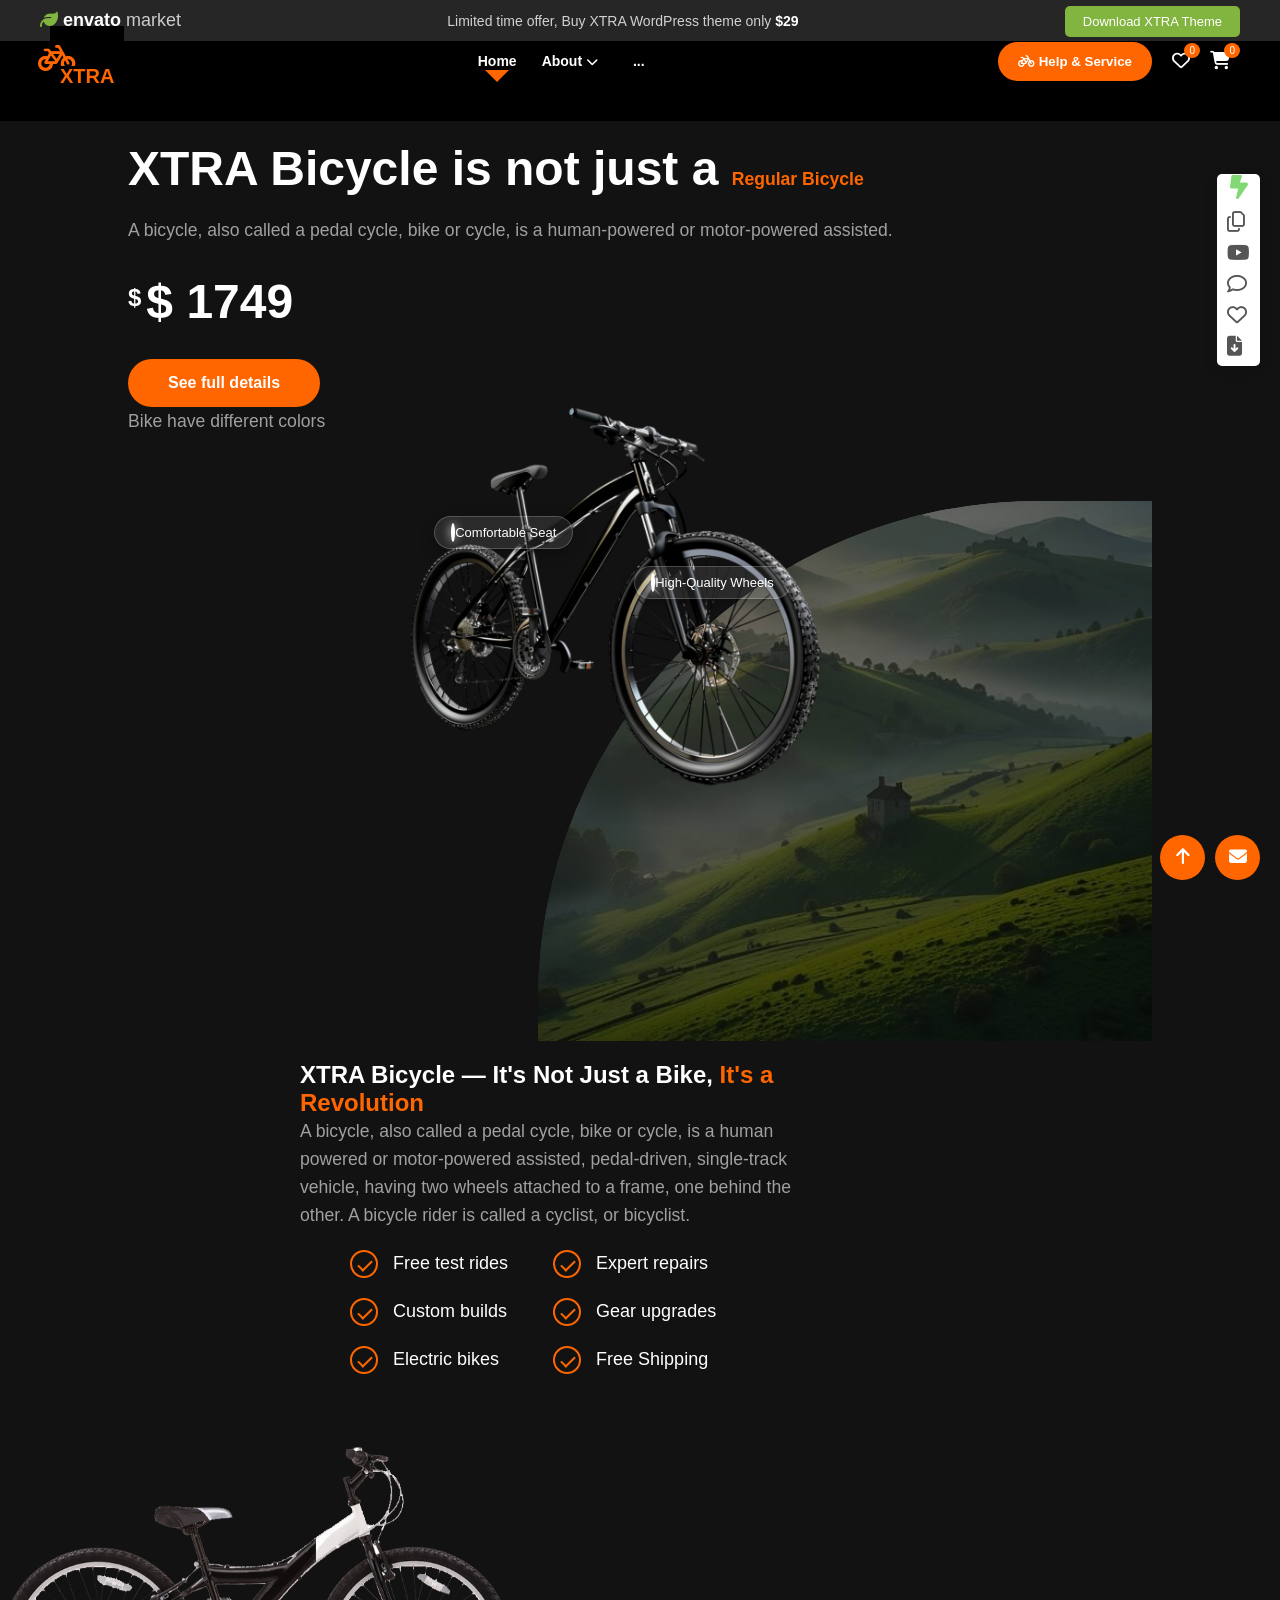
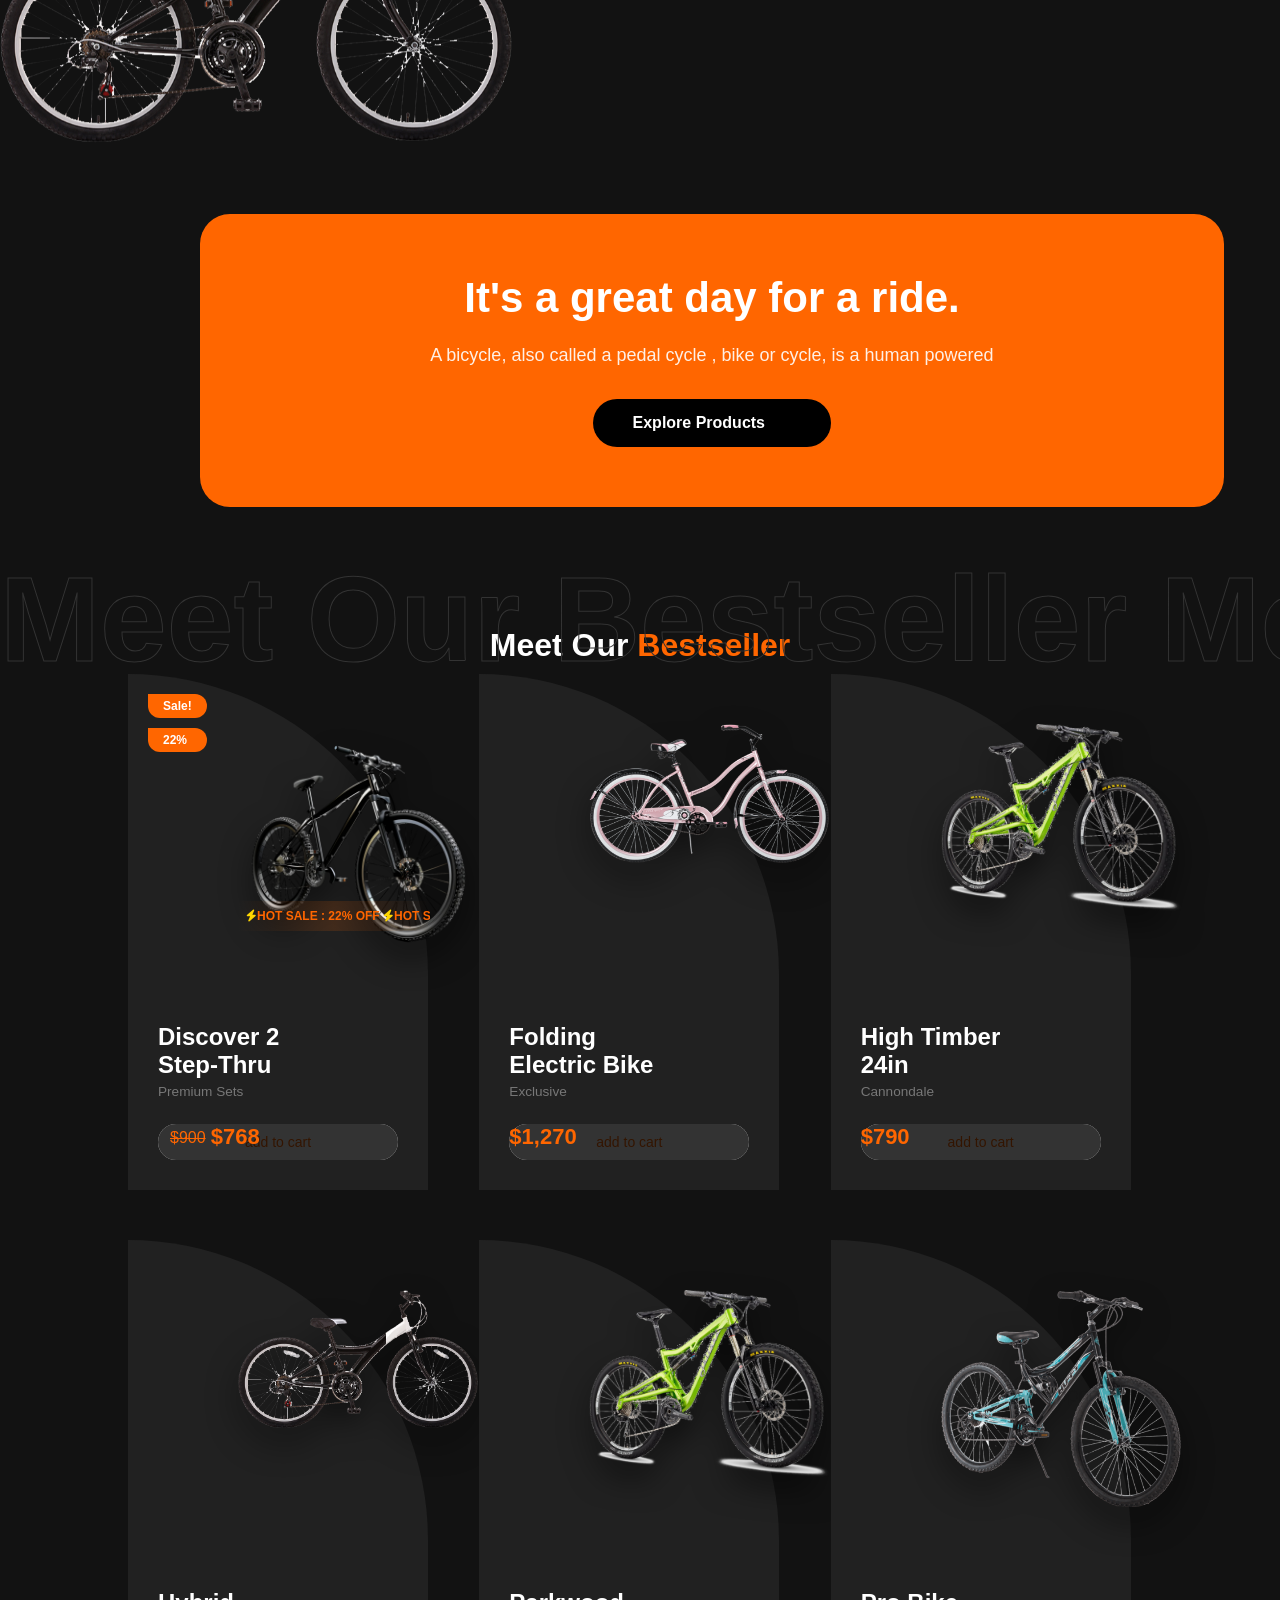
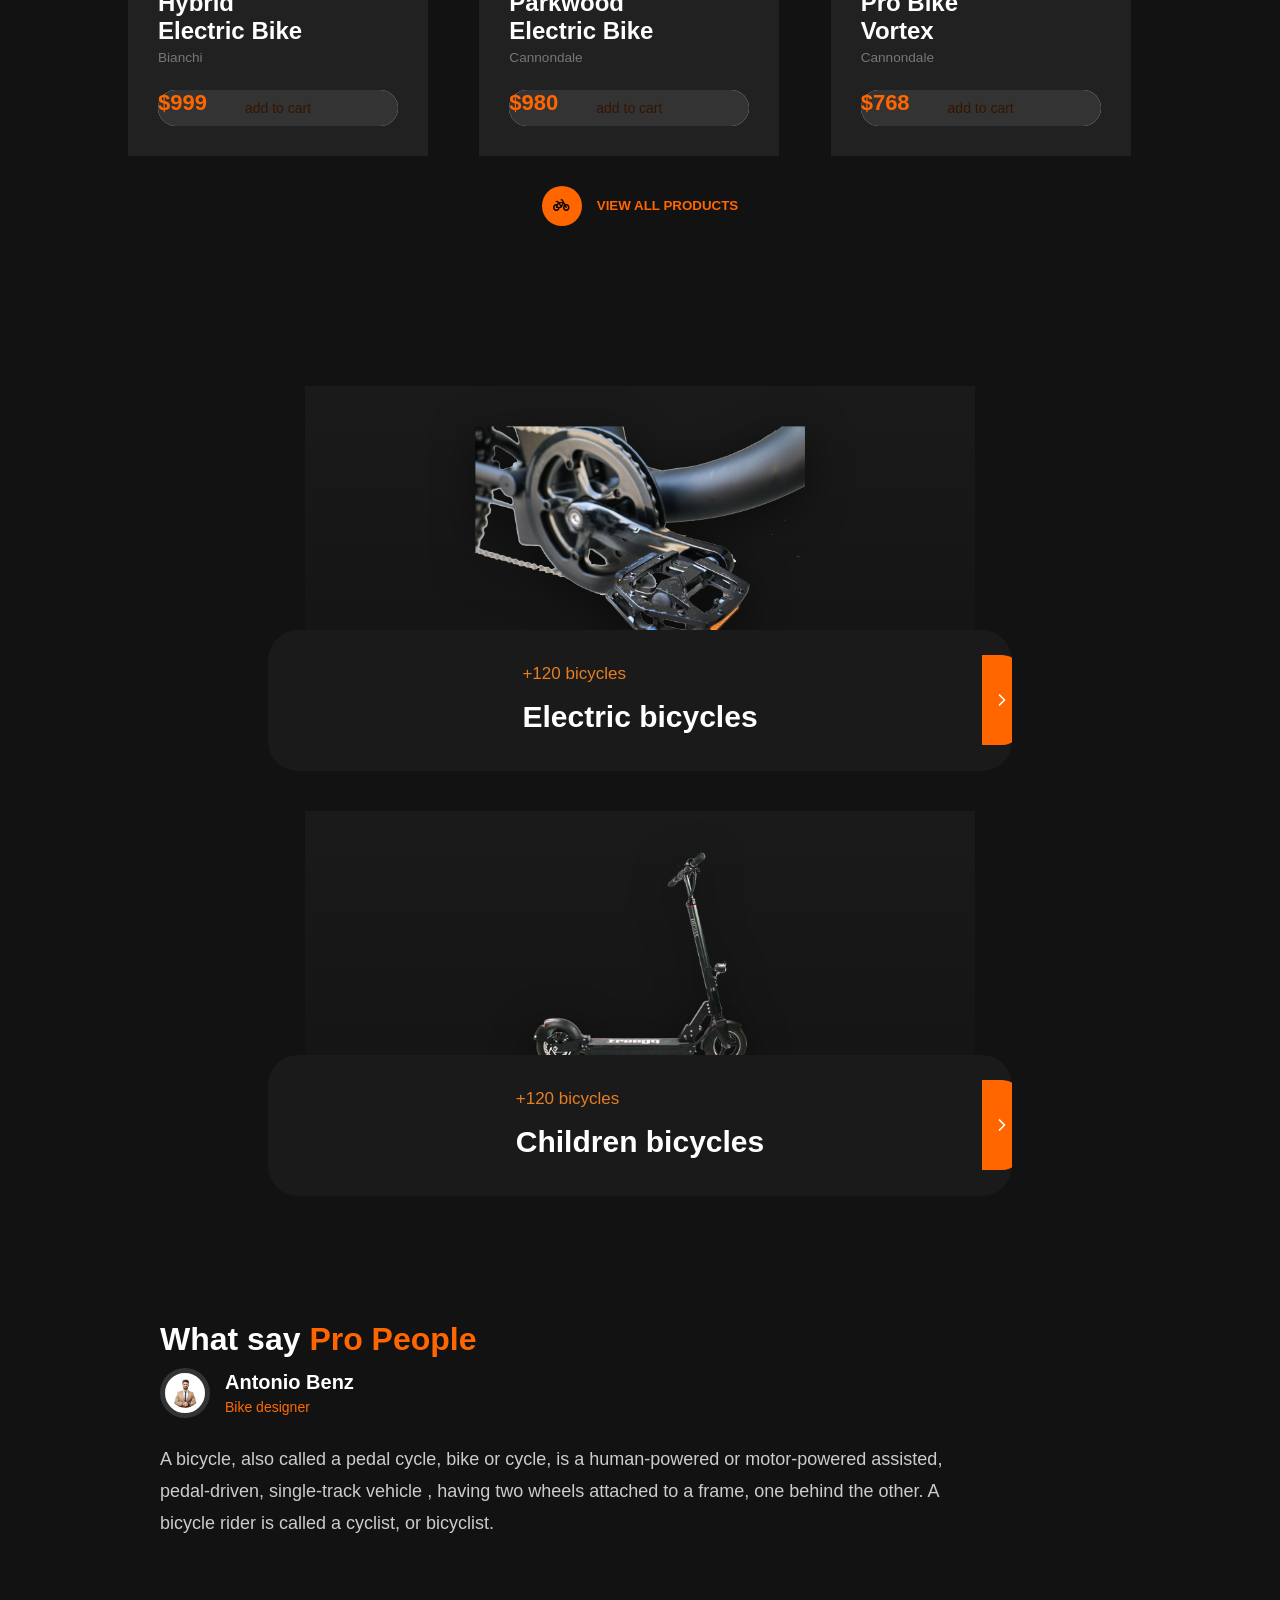
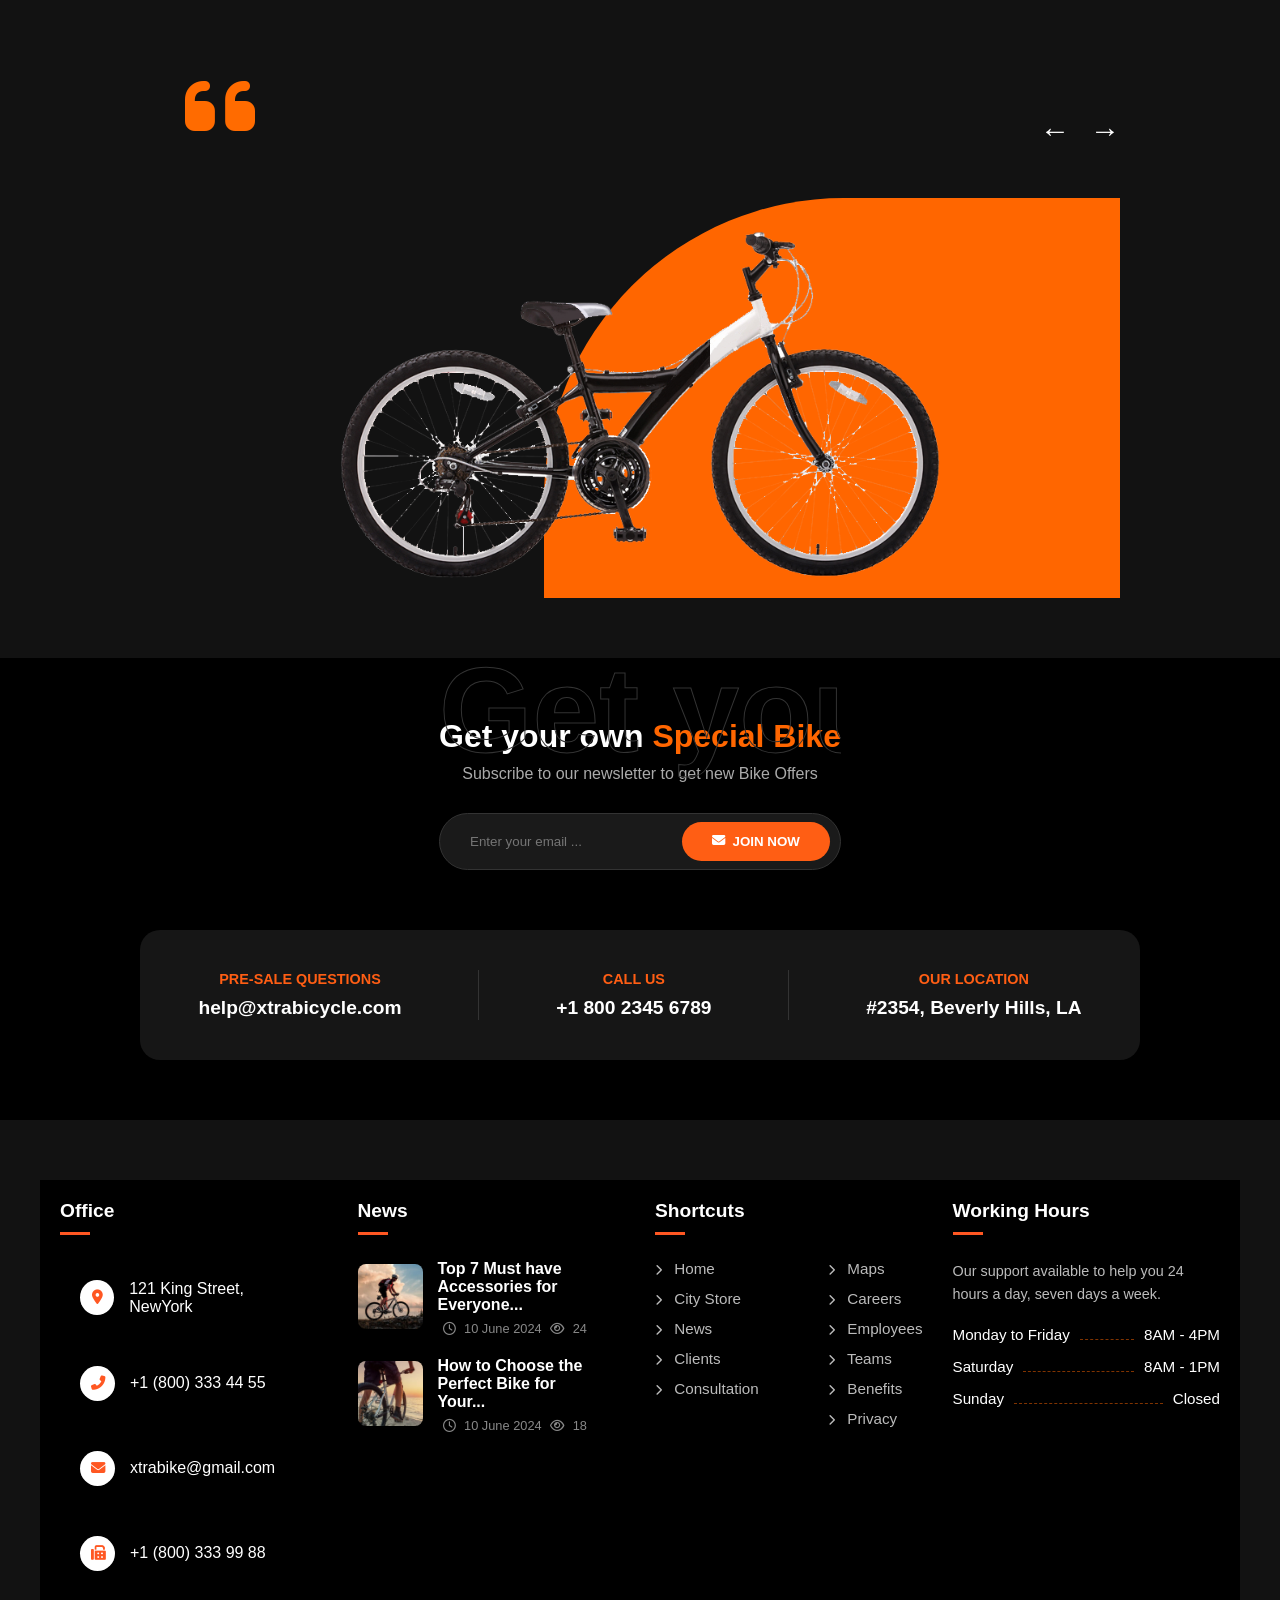
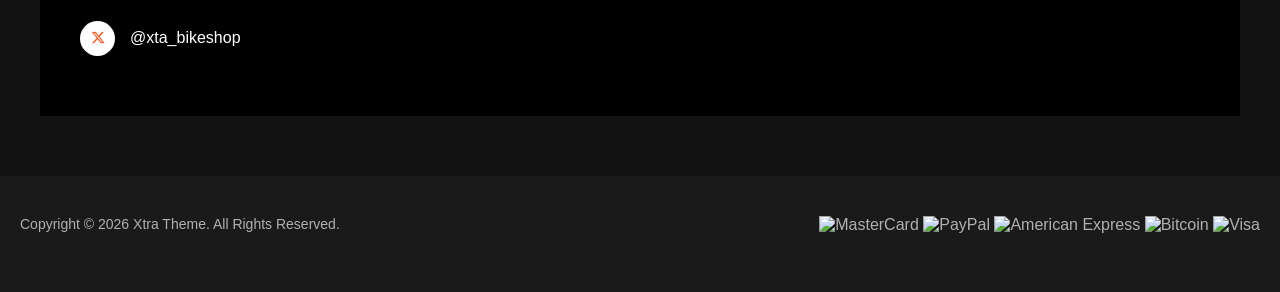
==== index.html @ bc470c4f "Initial commit for XTRA project" ====
<!DOCTYPE html>
<html>

<head>
  <meta charset="UTF-8">
  <meta name="viewport" content="width=device-width, initial-scale=1">
  <title>Bike Shop</title>
     <link rel="stylesheet" href="https://cdnjs.cloudflare.com/ajax/libs/font-awesome/6.5.1/css/all.min.css">
  <link rel="stylesheet" href="/css/style.css">
</head>

<body>
    <div class="top-announcement-bar">
    <div class="container-bar">
        <div class="envato-logo">
            <span class="leaf"><i class="fa-solid fa-leaf leaf-icon"></i></span> envato<span>market</span>
        </div>

        <div class="promo-text">
            Limited time offer, Buy XTRA WordPress theme only <span>$29</span>
        </div>

        <div class="action-btn">
            <a href="#" class="btn-green">Download XTRA Theme</a>
        </div>
    </div>
</div>

  
    <nav class="navbar">

        <div class="logo">
            <i class="fas fa-bicycle"></i>
            <span class="brand-name">XTRA</span>
        </div>

        <ul class="nav-links">
            <li class="active"><a href="/index.html">Home</a></li>
            <li class="dropdown-container">
                <a href="/about.html">About <i class="fas fa-chevron-down arrow-s"></i></a>
                <ul class="dropdown-menu">
                    <li><a href="#">Submenu 1</a></li>
                    <li><a href="#">Dropdown menu</a></li>
                    <li><a href="#">Submenu 2</a></li>
                </ul>
            </li>
            <li class="dropdown-container">
                <a href="#" class="dots">...</a>
                <ul class="dropdown-menu">
                    <li><a href="services.html">Services</a></li>
                     <li><a href="blog.html">Blog</a></li>
                <li><a href="shop.html">Shop</a></li>
                <li><a href="faq.html">FAQ</a></li>
                <li><a href="contact.html">Contact</a></li>
        
                </ul>
            </li>
        </ul>

        <div class="nav-actions">
            <button class="help-btn">
                <i class="fas fa-bicycle"></i> Help & Service
            </button>
            <div class="icon-wrapper">
                <i class="far fa-heart" onclick="openWishlist()"></i>
                <span class="badge">0</span>
            </div>
            <div class="icon-wrapper">
                <i class="fas fa-shopping-cart" onclick="openCart()"></i>
                <span class="badge">0</span>
               <div class="cart-dropdown" id="cartDropdown">
    <div class="cart-content" id="cartContent">
        <i class="fas fa-shopping-cart empty-icon"></i>
        <p>Your cart is empty — start shopping</p>
    </div>
    <div id="cartFooter" style="display:none;"></div>
</div>
            </div>
        </div>
         <div class="menu-toggle" id="menuToggle">
            <i class="fas fa-bars"></i>
        </div>
    </nav>

    <div class="side-menu" id="sideMenu">
        <div class="close-btn" id="closeBtn"><i class="fas fa-times"></i></div>
        <div class="menu-content">
            <ul class="mobile-nav-links">
                <li class="active"><a href="index.html">Home</a></li>
                <li class="has-children" id="mobileAbout">
    <a href="about.html">
        About <i class="fas fa-chevron-down arrow"></i>
    </a>
    <ul class="mobile-submenu">
        <li><a href="#">Submenu 1</a></li>
        <li class="has-inner-children">
            <a href="javascript:void(0)">
                Dropdown menu <i class="fas fa-chevron-down arrow-s"></i>
            </a>
        </li>
        <li><a href="#">Submenu 2</a></li>
    </ul>
</li>

                <li><a href="services.html">Services</a></li>
                <li><a href="blog.html">Blog</a></li>
                <li><a href="shop.html">Shop</a></li>
                <li><a href="faq.html">FAQ</a></li>
                <li><a href="contact.html">Contact</a></li>
                <li class="buy-xtra"><a href="#">Buy XTRA Theme</a></li>
            </ul>
            <div class="menu-footer">
    <div class="social-icons">
        <a href="#" data-title="Facebook" class="facebook"><i class="fab fa-facebook-f"></i></a>
        <a href="#" data-title="Twitter" class="twitter"><i class="fab fa-x-twitter"></i></a>
        <a href="#" data-title="Instagram" class="instagram"><i class="fab fa-instagram"></i></a>
    </div>
    <p>© Copyright 2026</p>
</div>

        </div>
    </div>
    <section class="hero">
    <div class="content">
        <h1>XTRA Bicycle is not just a <span>Regular Bicycle</span></h1>
        <p>A bicycle, also called a pedal cycle, bike or cycle, is a human-powered or motor-powered assisted.</p>
        <div class="price">$ 1749</div>
        <a href="#" class="btn">See full details</a>
        <span>Bike have different colors</span>
    </div>

    <div class="image-wrapper">
        <div class="bike-container">
    <img src="/images/bicycle.png" alt="XTRA Bicycle" class="bike-img">
    
    <div class="hotspot seat-box">
        <div class="label"><div class="dot"></div>Comfortable Seat</div>
    </div>
    
    <div class="hotspot wheel-box">
        <div class="label"><div class="dot"></div>High-Quality Wheels</div>
    </div>
</div>
    
    <div class="mountain-wrapper">
        <img src="/images/mountain.jpg" alt="Mountain">
        <div class="overlay"></div>
    </div>
    
</div>
</section>
<section class="bicycle-section">
        <div class="text-content">
            <h1>XTRA Bicycle — It's Not Just a Bike, <span class="highlight">It's a Revolution</span></h1>
            <p>A bicycle, also called a pedal cycle, bike or cycle, is a human powered or motor-powered assisted, pedal-driven, single-track vehicle, having two wheels attached to a frame, one behind the other. A bicycle rider is called a cyclist, or bicyclist.</p>
            
            <ul class="features-list">
    <li><span class="check-icon"></span> Free test rides</li>
    <li><span class="check-icon"></span> Expert repairs</li>
    <li><span class="check-icon"></span> Custom builds</li>
    <li><span class="check-icon"></span> Gear upgrades</li>
    <li><span class="check-icon"></span> Electric bikes</li>
    <li><span class="check-icon"></span> Free Shipping</li>
</ul>
        </div>


        <div class="image-container">
            <img src="/images/bicycle2.png" alt="Bicycle" id="moving-bike">
        </div>

    <div class="cta-banner">
        <h2>It's a great day for a ride.</h2>
        <p>A bicycle, also called a pedal cycle , bike or cycle, is a human powered</p>
        <button class="cta-button"><span>Explore Products</span>
<span class="arrow">&rarr;</span></button>
    </div>
</section>
<section class="bestseller-section">
    <h2 class="title">Meet Our <span class="highlight"> Bestseller</span>
    <div class="bg-text">
    <div class="track">
        <span>Meet Our Bestseller Meet Our Bestseller Meet Our Bestseller Meet Our Bestseller</span>
        <span>Meet Our Bestseller Meet Our Bestseller Meet Our Bestseller Meet Our Bestseller</span>
    </div>
</div></h2>
     <div class="products-grid-main">
     <div class="product-card featured" onclick="openProduct(0)" >
         <div class="badges">
             <span class="badge2 sale-badge">Sale!</span>
             <span class="badge2 percent-badge">22%</span>
         </div>
         <div class="image-box">
             <img src="/images/bicycle.png" alt="Discover 2">
             <div class="overlay-img">
                 <div>
                 <i class="fa-regular fa-heart"></i>
                 <i class="fas fa-random"></i>
                 <i class="fas fa-search"></i>
                 </div>
             </div>
             <div class="hot-sale-bar">
                 <span>
                 <i class="fas fa-bolt" style="color: gold;"></i>HOT SALE : 22% OFF
                 <i class="fas fa-bolt" style="color: gold;"></i>HOT SALE : 22% OFF
                 <i class="fas fa-bolt" style="color: gold;"></i>HOT SALE : 22% OFF
                 </span>
             </div>
         </div>
         <div class="product-info">
             <h3>Discover 2 <br />Step-Thru</h3>
             <p class="brand">Premium Sets</p>
             <div class="price-container">
                 <div class="prices">
                     <span class="old-price">$900</span>
                     <span class="new-price t">$768</span>
                 </div>
                 <button class="cart-btn"> <i class="fas fa-shopping-cart"></i>add to cart
                 <div class="overlay2"></div>
                 </button>
             </div>
         </div>
     </div>
     
     <div class="product-card" onclick="openProduct(1)">
         <div class="image-box">
             <img src="/images/bicycle3.png" alt="Folding Bike">
              <div class="overlay-img">
     <div>
         <i class="fa-regular fa-heart"></i>
         <i class="fas fa-random"></i>
         <i class="fas fa-search"></i>
     </div>
 </div>
         </div>
         <div class="product-info">
             <h3>Folding <br /> Electric Bike</h3>
             <p class="brand">Exclusive</p>
             <div class="price-container">
                 <div class="prices">
                     <span class="new-price">$1,270</span>
                 </div>
                 <button class="cart-btn"><i class="fas fa-shopping-cart"></i>add to cart
                 <div class="overlay2"></div>
                 </button>
             </div>
         </div>
     </div>
     
     <div class="product-card" onclick="openProduct(2)">
         <div class="image-box">
             <img src="/images/bicycle4.png" alt="Parkwood">
              <div class="overlay-img">
     <div>
         <i class="fa-regular fa-heart"></i>
         <i class="fas fa-random"></i>
         <i class="fas fa-search"></i>
     </div>
 </div>
         </div>
         <div class="product-info">
             <h3>High Timber <br />24in</h3>
             <p class="brand">Cannondale</p>
             <div class="price-container">
                 <div class="prices">
                     <span class="new-price">$790</span>
                 </div>
                 <button class="cart-btn"><i class="fas fa-shopping-cart"></i>add to cart
                 <div class="overlay2"></div>
                 </button>
             </div>
         </div>
     </div>
      <div class="product-card" onclick="openProduct(3)">
     <div class="image-box">
         <img src="/images/bicycle2.png" alt="Parkwood">
          <div class="overlay-img">
     <div>
         <i class="fa-regular fa-heart"></i>
         <i class="fas fa-random"></i>
         <i class="fas fa-search"></i>
     </div>
 </div>
     </div>
     <div class="product-info">
         <h3>Hybrid <br> Electric Bike</h3>
         <p class="brand">Bianchi</p>
         <div class="price-container">
             <div class="prices">
                 <span class="new-price">$999</span>
             </div>
             <button class="cart-btn"><i class="fas fa-shopping-cart"></i>add to cart
             <div class="overlay2"></div>
             </button>
         </div>
     </div>
 </div>
  <div class="product-card" onclick="openProduct(4)">
     <div class="image-box">
         <img src="/images/bicycle4.png" alt="Parkwood">
          <div class="overlay-img">
     <div>
         <i class="fa-regular fa-heart"></i>
         <i class="fas fa-random"></i>
         <i class="fas fa-search"></i>
     </div>
 </div>
     </div>
     <div class="product-info">
         <h3>Parkwood <br />Electric Bike</h3>
         <p class="brand">Cannondale</p>
         <div class="price-container">
             <div class="prices">
                 <span class="new-price">$980</span>
             </div>
             <button class="cart-btn"><i class="fas fa-shopping-cart"></i>add to cart
             <div class="overlay2"></div>
             </button>
         </div>
     </div>
 </div>
  <div class="product-card" onclick="openProduct(5)">
     <div class="image-box">
         <img src="/images/bicycle5.png" alt="Parkwood">
          <div class="overlay-img">
     <div>
         <i class="fa-regular fa-heart"></i>
         <i class="fas fa-random"></i>
         <i class="fas fa-search"></i>
     </div>
 </div>
     </div>
     <div class="product-info">
         <h3>Pro Bike <br />Vortex</h3>
         <p class="brand">Cannondale</p>
         <div class="price-container">
             <div class="prices">
                 <span class="new-price">$768</span>
             </div>
             <button class="cart-btn"><i class="fas fa-shopping-cart"></i>add to cart
             <div class="overlay2"></div>
             </button>
         </div>
     </div>
 </div>
 </div>
 
 <div class="view-all-container">
     <button class="view-all-btn">
         <div class="icon-circle">
             <i class="fas fa-bicycle"></i>
         </div>
         <span class="btn-text">View all products</span>
     </button>
 </div>
</section>
<section class="bikes-category-section">
    <div class="category-grid">
        
        <div class="category-card">
            <div class="card-image">
                <img src="/images/electric1.png" alt="Electric bicycles">
            </div>
            <div class="card-footer">
                <div class="card-text">
                    <p class="count">+120 bicycles</p>
                    <h3 class="title2">Electric bicycles</h3>
                </div>
                <a href="#" class="arrow-link">
                    <svg width="20" height="20" viewBox="0 0 24 24" fill="none" stroke="white" stroke-width="2" stroke-linecap="round" stroke-linejoin="round"><path d="M9 18l6-6-6-6"/></svg>
                </a>
            </div>
        </div>

        <div class="category-card">
            <div class="card-image">
                <img src="/images/electric2.png" alt="Children bicycles">
            </div>
            <div class="card-footer">
                <div class="card-text">
                    <p class="count">+120 bicycles</p>
                    <h3 class="title2">Children bicycles</h3>
                </div>
                <a href="#" class="arrow-link">
                    <svg width="20" height="20" viewBox="0 0 24 24" fill="none" stroke="white" stroke-width="2" stroke-linecap="round" stroke-linejoin="round"><path d="M9 18l6-6-6-6"/></svg>
                </a>
            </div>
        </div>

    </div>
</section>
<section class="testimonial-section">
    <div class="content-wrapper">
        <h2 class="title">What say <span class="highlight">Pro People</span></h2>
        <div class="slider-wrapper">
        <div class="slider-container">
            <div class="testimonial" id="slide-1">
                <div class="user-info">
                    <img src="/images/user1.png" alt="Antonio Benz" class="avatar">
                    <div class="text">
                        <h3>Antonio Benz</h3>
                        <p class="job">Bike designer</p>
                    </div>
                </div>
                <p class="quote-text">A bicycle, also called a pedal cycle, bike or cycle, is a human-powered or motor-powered assisted, pedal-driven, single-track vehicle , having two wheels attached to a frame, one behind the other. A bicycle rider is called a cyclist, or bicyclist.</p>
            </div>

            <div class="testimonial" id="slide-2">
                <div class="user-info">
                    <img src="/images/user2.png" alt="Maha" class="avatar">
                    <div class="text">
                        <h3>Ahmed Syam</h3>
                        <p class="job">Bike Rider</p>
                    </div>
                </div>
                <p class="quote-text">A bicycle, also called a pedal cycle, bike or cycle, is a human-powered or motor-powered assisted, pedal-driven, single-track vehicle, having two wheels attached to a frame, one behind the other. A bicycle rider is called a cyclist, or bicyclist.</p>
            </div>
        </div>
        </div>
        <div class="controls-area">
    <div class="quote-wrapper">
    
    <svg class="polygon-bg" viewBox="0 0 100 100" preserveAspectRatio="none">
        <path d="M30 20 L55 20 L45 50 L60 50 L50 80 L25 80 L35 50 L20 50 Z"
              fill="#333"
              opacity="0.15"/>
    </svg>

    <div class="orange-quote">
        <span ><i class="fa-solid fa-quote-left"></i></span>
    </div>

</div>

    <div class="nav-arrows-i">
        <button class="prev" onclick="prevSlide()">&#x2190;</button>
        <button class="next" onclick="nextSlide()">&#x2192;</button>
    </div>
</div>

        
    </div>

    <div class="bike-footer">
        <div class="orange-shape"></div>
        <img src="/images/bicycle2.png" alt="Electric Bike" class="bike2-img">
    </div>
</section>
<section class="bike-footer-section">
    <div class="newsletter-container">
        <h2 class="title">Get your own <span class="highlight"> Special Bike</span>
    <div class="bg-text">
        <div class="track">
            <span>Get your own Special Bike Get your own Special Bike Get your own Special Bike Get your own Special Bike</span>
            <span>Get your own Special Bike Get your own Special Bike Get your own Special Bike Get your own Special Bike</span>
        </div>
    </div>
</h2>
        <p>Subscribe to our newsletter to get new Bike Offers</p>
        
        <div class="input-group-i">
            <input type="email" placeholder="Enter your email ...">
            <button class="join-btn">
                <i class="fa-solid fa-envelope"></i> JOIN NOW
            </button>
        </div>
    </div>

    <div class="contact-info-card">
        <div class="info-item">
            <h4>Pre-sale Questions</h4>
            <p>help@xtrabicycle.com</p>
        </div>
        <div class="divider"></div>
        <div class="info-item">
            <h4>Call Us</h4>
            <p>+1 800 2345 6789</p>
        </div>
        <div class="divider"></div>
        <div class="info-item">
            <h4>Our Location</h4>
            <p>#2354, Beverly Hills, LA</p>
        </div>
    </div>
</section>
<footer class="footer">
    <div class="footer-container">
        
        <div class="footer-col">
            <h3>Office</h3>
            <div class="orange-line"></div>
            <ul class="contact-info">
                <li><i class="fas fa-map-marker-alt"></i> <span>121 King Street, NewYork</span></li>
                <li><i class="fas fa-phone-alt"></i> <span>+1 (800) 333 44 55</span></li>
                <li><i class="fas fa-envelope"></i> <span>xtrabike@gmail.com</span></li>
                <li><i class="fas fa-fax"></i> <span>+1 (800) 333 99 88</span></li>
                <li><i class="fab fa-x-twitter"></i> <span>@xta_bikeshop</span></li>
            </ul>
        </div>
        
        <div class="footer-col">
            <h3>News</h3>
            <div class="orange-line"></div>
            <div class="news-item">
                <div class="over-img" >
                <img src="/images/new1.jpg" alt="news">
                <div class="overlay-icon">
   <a href="/xtra/blog.html"> <i class="fas fa-link" ></i></a>
</div>
                </div>
                <div class="news-text">
                    <p>Top 7 Must have Accessories for Everyone...</p>
                    <small><i class="far fa-clock"></i> 10 June 2024 <i class="far fa-eye"></i> 24</small>
                </div>
            </div>
            <div class="news-item">
                <div class="over-img">
                <img src="/images/new2.jpg" alt="news">
                <div class="overlay-icon">
   <a href="/xtra/blog.html"> <i class="fas fa-link"></i></a>
</div>
                </div>
                <div class="news-text">
                    <p>How to Choose the Perfect Bike for Your...</p>
                    <small><i class="far fa-clock"></i> 10 June 2024 <i class="far fa-eye"></i> 18</small>
                </div>
            </div>
        </div>
        
        <div class="footer-col">
            <h3>Shortcuts</h3>
            <div class="orange-line"></div>
            <div class="shortcuts-grid">
                <ul>
                    <li><a href="#"><i class="fas fa-chevron-right"></i> Home</a></li>
                    <li><a href="#"><i class="fas fa-chevron-right"></i> City Store</a></li>
                    <li><a href="#"><i class="fas fa-chevron-right"></i> News</a></li>
                    <li><a href="#"><i class="fas fa-chevron-right"></i> Clients</a></li>
                    <li><a href="#"><i class="fas fa-chevron-right"></i> Consultation</a></li>
                </ul>
                <ul>
                    <li><a href="#"><i class="fas fa-chevron-right"></i> Maps</a></li>
                    <li><a href="#"><i class="fas fa-chevron-right"></i> Careers</a></li>
                    <li><a href="#"><i class="fas fa-chevron-right"></i> Employees</a></li>
                    <li><a href="#"><i class="fas fa-chevron-right"></i> Teams</a></li>
                    <li><a href="#"><i class="fas fa-chevron-right"></i> Benefits</a></li>
                    <li><a href="#"><i class="fas fa-chevron-right"></i> Privacy</a></li>
                </ul>
            </div>
        </div>
        
        <div class="footer-col">
            <h3>Working Hours</h3>
            <div class="orange-line"></div>
            <p class="support-text">Our support available to help you 24 hours a day, seven days a week.</p>
            <ul class="hours-list">
                <li><span>Monday to Friday</span> <strong>8AM - 4PM</strong></li>
                <li><span>Saturday</span> <strong>8AM - 1PM</strong></li>
                <li><span>Sunday</span> <strong >Closed</strong></li>
            </ul>
        </div>
        
    </div>
</footer>
<footer class="footer2">
    <p>Copyright © 2026 Xtra Theme. All Rights Reserved.</p>
    <div class="icons-container">
    <img src="https://img.icons8.com/color/48/mastercard.png" alt="MasterCard">
    <img src="https://img.icons8.com/color/48/paypal.png" alt="PayPal">
    <img src="https://img.icons8.com/color/48/amex.png" alt="American Express">
    <img src="https://img.icons8.com/color/48/bitcoin.png" alt="Bitcoin">
    <img src="https://img.icons8.com/color/48/visa.png" alt="Visa">
</div>
</footer>
<div class="floating-buttons">
    <button class="btn2 up-btn">
        <i class="fas fa-arrow-up"></i>
    </button>
    
    <button class="btn2 msg-btn">
        <i class="fas fa-envelope"></i>
    </button>
</div>
<div class="bottom-nav">
    <a href="#" class="nav-item active">
        <div class="icon"><i class="fas fa-house"></i></div>
        <span>Home</span>
    </a>
    
    <a href="#" class="nav-item">
        <div class="icon"><i class="fas fa-shop"></i></div>
        <span>Shop</span>
    </a>
    
    <a href="#" class="nav-item">
        <div class="icon"><i class="fas fa-phone"></i></div>
        <span>Call Us</span>
    </a>
    
    <a href="#" class="nav-item">
        <div class="icon"><i class="fas fa-envelope"></i></div>
        <span>Contact</span>
    </a>
</div>
<div class="side-bar-fixed">
    <div class="logo-icon">
        <i class="fa-solid fa-bolt-lightning"></i> 
    </div>
    <ul class="nav-icons">
        <li><a href="#"><i class="fa-regular fa-copy"></i></a></li>
        <li><a href="#"><i class="fa-brands fa-youtube"></i></a></li>
        <li><a href="#"><i class="fa-regular fa-comment"></i></a></li>
        <li><a href="#"><i class="fa-regular fa-heart"></i></a></li>
        <li><a href="#"><i class="fa-solid fa-file-arrow-down"></i></a></li>
    </ul>
</div>





  <script src="/js/main.js"></script>
</body>

</html>
---- css/style.css ----
* {
    margin: 0;
    padding: 0;
    box-sizing: border-box;
    font-family: Arial, sans-serif;
}

body { background-color: #121212;

    overflow-x: hidden;
}
.top-announcement-bar {
    background-color: #262626;
    color: #ffffff;
    padding: 10px 20px;
    font-family: 'Segoe UI', Tahoma, Geneva, Verdana, sans-serif;
}

.container-bar {
    display: flex;
    justify-content: space-between;
    align-items: center;
    max-width: 1200px;
    margin: 0 auto;
}

.envato-logo {
    font-weight: bold;
    font-size: 18px;
    display: flex;
    align-items: center;
    gap: 5px;
}
.envato-logo span {
    font-weight: normal;
    color: #ccc;
}
.envato-logo .leaf {
    color: #82b440;
}

.promo-text {
    font-size: 14px;
    color: #d1d1d1;
}
.promo-text span {
    color: #ffffff;
    font-weight: bold
    }
.btn-green {
    background-color: #82b440;
    color: white;
    text-decoration: none;
    padding: 8px 18px;
    border-radius: 5px;
    font-size: 13px;
    font-weight: 500;
    transition: background 0.3s ease;
}

.btn-green:hover {
    background-color: #6d9834;
}

.navbar {
    display: flex;
    justify-content: space-between;
    align-items: center;
    background-color: #000;
    padding: 10px 50px;
    color: white;
    height: 80px;
    margin-bottom: 20px;
    padding-bottom: 50px;
}

.logo { 
    color: #ff6600; 
    text-align: center; 
    cursor: pointer; 
    display: inline-block;
    position: relative;
     background: #000;
    padding: 10px;
}

.logo i { 
    font-size: 30px; 
    display: block;
    transform: translate(-30px, 7px);
    position: relative;
    z-index: 1;
}

.logo .brand-name { 
    display: block; 
    font-weight: 900; 
    font-size: 20px; 
    position: relative;
    background: #000;
    z-index: 2;
    line-height: 1;
    padding: 0 0;
}

.nav-links { display: flex; list-style: none; gap: 25px; align-items: center; }
.nav-links a { text-decoration: none; color: white; font-weight: bold; font-size: 14px; }
.nav-links li {
    position: relative;
}

.nav-links li.active::after {
    content: "";
position: absolute;
left: 50%;
bottom: -12px;
transform: translateX(-50%);
width: 0;
height: 0;
border-left: 12px solid transparent;
border-right: 12px solid transparent;
border-top: 12px solid #ff6600;
}

.dropdown-container { position: relative; padding: 20px 0; }
.dropdown-menu {
    position: absolute; top: 100%; left: 50%; transform: translateX(-50%);
    background-color: #ff6600; min-width: 160px; border-radius: 12px;
    display: none; list-style: none; padding: 10px 0; z-index: 100;
}
.dropdown-container:hover .dropdown-menu { display: block; }
.dropdown-menu li a { padding: 10px 20px; display: block; }
.dropdown-menu li a:hover { background: rgba(255,255,255,0.1); }

.nav-actions { display: flex; align-items: center; gap: 20px; }
.help-btn {
    background: #ff6600; border: none; color: white;
    padding: 12px 20px; border-radius: 30px; font-weight: bold; cursor: pointer;
}
.icon-wrapper { position: relative; font-size: 18px; cursor: pointer; display: inline-block;}
.badge {
    position: absolute; top: -8px; right: -10px; background: #ff6600;
    font-size: 10px; padding: 2px 5px; border-radius: 50%;
}
.cart-dropdown {
    position: absolute;
    top: 100%;
    right: 0;
    width: 250px;
    background-color: #1a1a1a;
    border: 1px solid #333;
    border-radius: 8px;
    padding: 20px;
    box-shadow: 0 10px 20px rgba(0,0,0,0.5);
    z-index: 100;
    
    opacity: 0;
    visibility: hidden;
    transform: translateY(10px);
    transition: all 0.3s ease;
}
.icon-wrapper:hover .cart-dropdown {
    opacity: 1;
    visibility: visible;
    transform: translateY(0);
}

.cart-content {
    text-align: center;
    color: #888;
    font-size: 14px;
    border: 1px solid #888;
    padding: 10px;
    border-radius: 10px;
}

.empty-icon {
    font-size: 40px;
    display: block;
    margin-bottom: 10px;
    opacity: 0.3;
}

.menu-toggle { display: none; font-size: 22px; cursor: pointer;
width: 50px;
height: 50px;
border-radius: 25px;
background: #ff6600;
}
.menu-toggle:hover{
    background: #fff;
}
.menu-toggle:hover i{
    color: #ff6600;
}
.menu-footer {
    margin-top: auto;
    padding-bottom: 20px;
    text-align: center;
}
.menu-footer p {
    color: rgba(255, 255, 255, 0.4);
    font-size: 13px;
    font-weight: 400;
    text-align: center;
    letter-spacing: 0.5px;
    margin-top: 15px;
    border-top: 1px solid rgba(255, 255, 255, 0.05);
    padding-top: 15px;
    text-transform: uppercase;
}

.menu-footer p:hover {
    color: #ff6600;
    transition: 0.3s ease;
    cursor: default;
}
.mobile-submenu {
    display: none;
    list-style: none;
    background-color: rgba(255, 255, 255, 0.03);
    padding-left: 20px;
    transition: all 0.3s ease;
}

.inner-submenu {
    display: none;
    list-style: none;
    padding-left: 20px;
    background-color: rgba(0, 0, 0, 0.2);
}

.has-children.open > .mobile-submenu {
    display: block;
}

.has-inner-children.open > .inner-submenu {
    display: block;
}

.mobile-submenu li a, 
.inner-submenu li a {
    font-size: 0.95rem !important;
    color: rgba(255, 255, 255, 0.7) !important;
    padding: 12px 0;
    border-bottom: 1px solid rgba(255, 255, 255, 0.05);
    display: flex;
    justify-content: space-between;
    align-items: center;
}

.arrow, .arrow-s {
    font-size: 12px;
    transition: transform 0.3s ease;
    margin-right: 10px;
}

.has-children.open > a .arrow,
.has-inner-children.open > a .arrow-s {
    transform: rotate(180deg);
    color: #ff6600;
}

.has-inner-children > a {
    color: #ffffff !important;
}

.mobile-submenu li:last-child a,
.inner-submenu li:last-child a {
    border-bottom: none;
}
/*hero section*/

.hero {
    display: flex;
    flex-direction: column;
    align-items: center;
    justify-content: space-between;
    height: 100vh;
    padding: 0 10%;
    overflow: hidden;
    position: relative;
    width: 100%;
    color: #fff;
}

.content {
    width: 100%;
    align-self: flex-start;
    display: flex;
    flex-direction: column;
    align-items: flex-start;
    justify-content: space-between;
}

.content h1 {
    font-size: 3rem;
    margin-bottom: 20px;
    font-weight: bold;
}

.content h1 span {
    color: #ff6600;
}

.content p , .content span , .text-content p{
    color: #a0a0a0;
    line-height: 1.6;
    font-size: 1.1rem;
}

.price {
    font-size: 3rem;
    font-weight: bold;
    margin: 30px 0px;
    display: flex;
    align-items: flex-start;
}

.price::before {
    content: "$";
    font-size: 1.5rem;
    margin-right: 5px;
    margin-top: 10px;
}

.btn {
    display: inline-block;
    padding: 15px 40px;
    background-color: #ff6600;
    color: white;
    text-decoration: none;
    border-radius: 50px;
    font-weight: bold;
    transition: background 0.3s ease;
}
.image-wrapper{
    width: 100%;
align-self: flex-end;
height: 60%;
}
.mountain-wrapper{
    width: 100%;
    height: 100%;
    position: relative;
    display: flex;
    flex-direction: column;
    z-index: 1;
}
.mountain-wrapper img{
    width: 60%;
    height: 100%;
    flex-shrink: 0;
    object-fit: cover;
    position: absolute;
    right: 0;
    top: 0;
    border-radius: 500px 0px 0px 0px;
}

.mountain-wrapper::after {
    content: "";
    position: absolute;
    right: 0;
    top: 0;
    width: 60%;
    height: 100%;
    background-color: rgba(0, 0, 0, 0.5);
    border-radius: 500px 0px 0px 0px;
    pointer-events: none;
}
.bike-img{
    width: 60%;
    position: absolute;
    z-index: 2;
    transition: transform 0.4s ease;
}
.bike-container {
    width: 60%;
    position: absolute;
    left: 30%;
    top: 25%;
    z-index: 5;
    transition: transform 0.4s ease;
    transform-style: preserve-3d;
}


.bike-container:hover {
    transform: rotateY(-20deg) rotateX(-10deg);
}
.hotspot {
    position: absolute;
    display: flex;
    align-items: center;
    gap: 10px;
    z-index: 3;
}
.seat-box{
    translate: 50px 150px;
}
.wheel-box{
    translate: 250px 200px;
}

.label {
    background: rgba(255, 255, 255, 0.1);
    backdrop-filter: blur(8px);
    color: white;
    padding: 8px 16px;
    border-radius: 30px;
    font-size: 13px;
    border: 1px solid rgba(255, 255, 255, 0.2);
    white-space: nowrap;
    box-shadow: 0 4px 15px rgba(0,0,0,0.3);
}

.dot {
    width: 15px;
    height: 15px;
    background: rgba(255, 255, 255, 0.2);
    border: 2px solid white;
    border-radius: 50%;
    box-shadow: 0 0 10px white; /* توهج خفيف */
    display: inline;
}
/*bicycle section*/
.bicycle-section {
    color: #fff;
    padding: 20px 0 0 0;
    position: relative;
    overflow: hidden;
    width: 100%;
}
.image-container {
    flex: 1;
    position: relative;
    min-height: 400px;
    overflow: hidden;
    width: 100%;
}
#moving-bike {
    width: 40%;
    position: absolute;
    top: 50%;
    left: 0;
    transform: translate(0%, -50%);
    will-change: transform;
    transition: transform 0.1s ease-out;
}

.highlight { color: #ff6600; }

.text-content{
    display: flex;
    flex-direction: column;
    justify-content: space-between;
    align-items: flex-start;
    margin: 0px 300px;
    width: 100%;
}
.text-content p , .text-content h1{
    width: 40%;
}
.features-list {
    display: grid;
    grid-template-columns: repeat(2, 1fr);
    gap: 20px 40px;
    list-style: none;
    padding: 0;
    margin: 20px 50px;
}

.features-list li {
    display: flex;
    align-items: center;
    color: #fff;
    font-size: 18px;
}

.check-icon {
    width: 28px;
    height: 28px;
    border: 2px solid #ff6600; /* اللون البرتقالي */
    border-radius: 50%;
    margin-right: 15px;
    position: relative;
    display: inline-block;
    flex-shrink: 0;
    transition: all 0.3s ease; 
}

.check-icon::after {
    content: '';
    position: absolute;
    left: 9px;
    top: 5px;
    width: 6px;
    height: 12px;
    border: solid #ff6600;
    border-width: 0 2.5px 2.5px 0;
    transform: rotate(45deg);
    transition: all 0.3s ease; 
}

.check-icon:hover {
    background-color: #ff6600;
    cursor: pointer;
}

.check-icon:hover::after {
    border-color: #ffffff;
}

.cta-banner {
    background-color: #ff6600;
    color: white;
    padding: 60px 40px;
    border-radius: 30px;
    text-align: center;
    margin: 20px 200px;
    width: 80%;
    display: flex;
    flex-direction: column;
    align-items: center;
    justify-content: center;
}

/* العنوان الرئيسي */
.cta-banner h2 {
    font-size: 42px;
    margin-bottom: 20px;
    font-weight: bold;
}

/* النص الوصفي */
.cta-banner p {
    font-size: 18px;
    margin-bottom: 30px;
    opacity: 0.9; /* لجعل النص ألطف قليلاً */
    line-height: 1.5;
}

/* الزر الأسود */
.cta-button {
    background-color: #000000;
    color: white;
    border: none;
    padding: 15px 40px;
    font-size: 16px;
    font-weight: 600;
    border-radius: 50px;
    cursor: pointer;
    transition: transform 0.2s ease;
}
.cta-button .arrow {
    opacity: 0;
    transform: translateX(-10px);
    transition: all 0.3s ease;
}
.cta-button:hover , .btn:hover {
    background-color: #ffffff;
    color: #ff6600;
}

.cta-button:hover .arrow {
    opacity: 1;
    transform: translateX(0);
    color: #ff6600;
}
/*bestseller section*/
.bestseller-section {
    position: relative;
    overflow: hidden;
    padding: 100px 0;
    text-align: center;
    
}

.title {
    font-size: 50px;
    font-weight: bold;
    position: relative;
    z-index: 5;
    color: #fff;
    margin-bottom: 20px;
}



.bg-text {
    position: absolute;
    top: -20%;
    left: 0;
    width: 100%;
    transform: translateY(-50%);
    overflow: hidden;
    white-space: nowrap;
    z-index: 1;
    pointer-events: none;
}

.track {
    display: flex;
    width: max-content;
    animation: scrollText 15s linear infinite;
}

.track span {
    font-size: 120px;
    font-weight: 900;
    color: transparent;
    -webkit-text-stroke: 1px #333;
    white-space: nowrap;
    padding-right: 60px;
}

@keyframes scrollText {
    0% {
        transform: translateX(0);
    }
    100% {
        transform: translateX(-50%);
    }
}
.products-grid , .products-grid-main , .products-grid-sh{
    display: grid;
    grid-template-columns: repeat(3, 1fr);
grid-template-rows: repeat(2, 1fr);
    gap: 30px;
    width: 80%;
    margin: 0 auto;
    position: relative;
    z-index: 2;
}

.product-card {
    background-color: #212121;
    border-radius: 0 300px 0 0;
    padding: 30px;
    text-align: left;
    position: relative;
    transition: all 0.3s ease;
    color: #fff;
    width: 300px;
    margin-bottom: 20px;
    display: flex;
    flex-direction: column;
    justify-content: space-between;
}
.product-card h3{
    font-size: 30px;
    font-weight: bold;
    margin: 10px 0 5px 0;
}

.badges {
    position: absolute;
    top: 20px;
    left: 20px;
    display: flex;
    flex-direction: column;
    gap: 10px;
    z-index: 3;
}

.badge2 {
    padding: 5px 15px;
    border-radius: 0px 20px 20px 20px;
    font-size: 0.75rem;
    font-weight: bold;
    background: #ff6600; 
    color: #fff; 
    
}

.image-box {
    margin: 20px 0;
    position: relative;
    translate: 80px 0px;
}

.image-box img {
    width: 100%;
    height: auto;
    filter: drop-shadow(0 15px 15px rgba(0,0,0,0.6));
}

/* شريط Hot Sale في الكارد الأول */
.hot-sale-bar {
    font-size: 0.75rem;
    font-weight: bold;
    color: #ff6600;
    text-align: center;
    padding: 8px;
    background: linear-gradient(90deg, transparent, rgba(255,102,0,0.15), transparent);
    margin-top: -15px;
    overflow: hidden;
    position: relative;
    bottom: 20%;
    width: 80%;
}
.hot-sale-bar span{
    display: inline-block;
white-space: nowrap;
    animation: scrollText 5s linear infinite;
}

.product-info h3 {
    font-size: 1.5rem;
    margin: 20px 0 5px 0;
    transition: all 0.3s ease;
}

.brand {
    color: #777777;
    font-size: 0.85rem;
    margin-bottom: 25px;
    display: block;
    transition: all 0.3s ease;
}

.price-container {
    display: flex;
flex-direction: column;
position: relative;
margin-top: 20px;
}

.new-price {
    color: #ff6600;
    font-weight: bold;
    font-size: 22px;
    z-index: 10;   
    pointer-events: none;
    transition: all 0.4s ease;
    position: absolute;
}
.old-price{
    color: #ff6600;
    text-decoration: line-through;
    margin-right: 10px;
    position: absolute;
    z-index: 10;
    left: 5%;
    top: 5px;
}
.t{
    left: 22%;
}

.cart-btn {
    background-color: #fff;
    color: #ff6600;
    border: none;
    padding: 10px 25px;
    border-radius: 50px;
    font-size: 14px;
    cursor: pointer;
    text-transform: lowercase;
    flex-grow: 1;
    position: relative;
    z-index: 1;
    transition: all 0.4s ease;
}
.cart-btn i{
    margin-right: 10px;
    display: none;
}
.overlay2{
position: absolute;
    top: 0;
    left: 0;
    width: 100%;
    height: 100%;
    background: rgba(0, 0, 0, 0.8);
    border-radius: 50px;
    transition: all 0.3s ease;
    }

.product-card:hover .overlay2{
    display: none;
    transition: all 0.5s ease;
}
.product-card:hover .new-price , .product-card:hover .old-price{
    display: none;
}
.product-card:hover .brand , .product-card:hover .product-info h3{
    color: #ff6600;
}
.product-card:hover .cart-btn i{
    display: inline-block;
}
.overlay-img{
    position: absolute;
top: 0;
left: 0;
width: 100%;
height: 100%;
border-radius: 50px;
display: flex;
align-items: center;
justify-content: space-evenly;
opacity: 0;
transition: all 0.3s ease;
}
.overlay-img div{
    width: 50%;
    background-color: rgba(33, 33, 33, 0.5);
    display: flex;
    justify-content: space-between;
    padding: 10px;
    border-radius: 20px;
}
.overlay-img i{
    width: 20px;
    marks: 10px;
}
.product-card:hover .overlay-img{
    opacity: 1;
}

.icon-circle {
    background: #ff6600;
    width: 40px;
    height: 40px;
    border-radius: 50%;
    display: flex;
    align-items: center;
    justify-content: center;
    color: #000;
}
.view-all-btn {
    background: transparent;
    border: none;
    color: #fff;
    cursor: pointer;
    display: inline-flex;
    align-items: center;
    gap: 15px;
    font-weight: bold;
    text-transform: uppercase;
    padding: 10px 20px;
    border-radius: 30px;
    transition: all 0.15s ease;
}
.btn-text{
    color: #ff6600;
}

.view-all-btn:hover {
    background: #ff6600;
    color: #000;
    transform: scale(1.15);
    animation: stretchFlash 0.3s ease;
background: #ff6600;
color: #fff;
}
.view-all-btn:hover i , .view-all-btn:hover .btn-text{
    color: #fff;
}

@keyframes stretchFlash {
    0% {
        transform: scaleX(1.4); /* يتمدّد بالعرض */
        filter: brightness(1.4); /* وميض */
    }
    100% {
        transform: scaleX(1);
        filter: brightness(1);
    }
}

.view-all-btn:active {
    transform: scale(1);
    transition: all 0.05s ease;
}
.side-menu{
    display: none;
}
/*
bikes-category-section
*/
.bikes-category-section {
    padding: 50px 20px;
}

.category-grid {
    display: flex;
    flex-direction: column;
    justify-content: center;
    align-items: center;
    gap: 25px;
    width: 100%;
    margin: 0 auto;
}

.category-card {
    border-radius: 24px;
    overflow: hidden;
    position: relative;
    width: 60%;
    transition: 0.3s ease;
    display: flex;
    flex-direction: column;
    justify-content: space-between;
    align-items: center;
    padding-bottom: 10px;
    height: 400px;
}

.card-image {
    padding: 40px 20px;
    display: flex;
    justify-content: center;
    align-items: flex-start;
    background: linear-gradient(180deg, #1a1a1a 0%, #121212 100%);
    width: 90%;
    height: 100%;
    transition: transform 0.4s ease;
}
.card-image:hover {
    transform: rotateY(-25deg) ;
}
.card-image img {
    max-width: 90%;
    filter: drop-shadow(0 10px 20px rgba(0,0,0,0.5));
    max-height: 70%;
    object-fit: contain;
}

.card-footer {
    padding: 30px 25px ;
    display: flex;
    justify-content: space-between;
    align-items: center;
    background-color: #1a1a1a;
    width: 100%;
    border-radius: 30px;
    position: absolute;
    bottom: 15px;
left: 0;
backdrop-filter: blur(6px);
margin-top: auto;
}
.count {
    color: #e67e22;
    font-size: 17px;
    margin: 0 0 5px 0;
}

.title2 {
    color: #ffffff;
    font-size: 30px;
    margin: 0;
    font-weight: 600;
}

.arrow-link {
    background-color: #ff6600;
    width: 40px;
    height: 90px;
    display: flex;
    justify-content: center;
    align-items: center;
    border-radius: 0px 20px 20px 0px;
    text-decoration: none;
    transition: background 0.3s;
    margin-right: -10px;
    position: absolute;
right: 0;
}

.card-footer:hover .arrow-link{
    background-color: #fff;
}
.card-footer:hover .arrow-link svg{
    stroke: #ff6600;
}
/*testimonial section*/

.bike-footer {
    position: relative;
    height: 400px;
    margin-top: 50px;
}

.orange-shape {
    position: absolute;
    bottom: 0;
    right: 0;
    width: 60%;
    height: 100%;
    background-color: #ff6600;
    border-top-left-radius: 300px;
    z-index: 1;
}

.bike2-img {
    position: absolute;
    bottom: 20px;
    left: 50%;
    transform: translateX(-50%);
    width: 80%;
    max-width: 600px;
    z-index: 2;
}

.testimonial-section {
    padding: 60px 20px;
    position: relative;
    max-width: 1000px;
    margin: auto;
    overflow: hidden;
}



.slider-wrapper {
    position: relative;
    z-index: 2;
    min-height: 250px;
}

.testimonial {
    display: none;
    animation: fadeIn 0.5s ease-in-out;
}

.testimonial.active {
    display: block;
}

@keyframes fadeIn {
    from { opacity: 0; transform: translateY(10px); }
    to { opacity: 1; transform: translateY(0); }
}

.user-info {
    display: flex;
    align-items: center;
    gap: 15px;
    margin-bottom: 25px;
}

.avatar {
    width: 80px;
    height: 80px;
    border-radius: 50%;
    object-fit: cover;
    border: 5px solid #333;
    padding: 5px;
    background: #fff;
}

.user-info h3 {
    margin: 0;
    font-size: 20px;
    font-weight: 700;
    color: #fff;
}

.job {
    color: #FF6B00;
    margin: 5px 0 0;
    font-size: 14px;
}

.quote-text {
    font-size: 18px;
    line-height: 1.8;
    color: #ccc;
    max-width: 800px;
}

.controls-area {
    display: flex;
    justify-content: space-between;
    align-items: flex-end;
    margin-top: 30px;
    position: relative;
}
.quote-wrapper {
    position: relative;
    display: inline-block;
    width: 120px;
    height: 100px; 
    display: flex;
    align-items: center;
    justify-content: center;
}
.polygon-bg {
    position: absolute;
top: 0;
left: 0;
width: 140px;
height: 140px;
transform: translate(-50%, -50%);
z-index: 1;
transform: rotate(180deg);
opacity: 0.2;
}


.orange-quote {
    position: relative;
    z-index: 2;
    font-size: 80px;
    color: #FF6B00;
    font-family: 'Arial Black', sans-serif;
    line-height: 1;
    transform: translateY(10px);
}

.nav-arrows-i {
    display: flex;
    gap: 20px;
}

.nav-arrows-i button {
    background: none;
    border: none;
    color: #fff;
    font-size: 30px;
    cursor: pointer;
    transition: 0.3s;
}

.nav-arrows-i button:hover {
    color: #FF6B00;
}
/*bike-footer-section*/
.bike-footer-section {
    background: #000;
    color: #fff;
    padding: 60px 20px;
    display: flex;
    flex-direction: column;
    align-items: center;
    text-align: center;
}
.newsletter-container{
    display: flex;
    flex-direction: column;
    justify-content: center;
    align-items: center;
}


.newsletter-container p {
    color: #aaa;
    margin-bottom: 30px;
}

.input-group-i {
    background: #1a1a1a;
    border-radius: 50px;
    padding: 5px 10px;
    display: flex;
    align-items: center;
    width: 100%;
    max-width: 800px;
    margin: 0 auto 60px auto;
    border: 1px solid #333;
}

.input-group-i input {
    background: transparent;
    border: none;
    color: white;
    padding: 15px 20px;
    flex-grow: 1;
    outline: none;
}
.input-group-i:focus-within {
    background: #fff;
}
.input-group-i:focus-within input {
    background: #fff;
}

.join-btn {
    background-color: #ff5e14;
    color: white;
    border: none;
    padding: 12px 30px;
    border-radius: 40px;
    font-weight: bold;
    cursor: pointer;
    display: flex;
    align-items: center;
    gap: 8px;
    transition: all 0.3s ease;
}

.join-btn:hover {
    color: #ff6600;
    background: #fff;
}

.contact-info-card {
    background-color: #161616;
    border-radius: 20px;
    display: flex;
    justify-content: space-around;
    align-items: center;
    width: 100%;
    max-width: 1000px;
    padding: 40px 20px;
}

.info-item h4 {
    color: #ff5e14;
    font-size: 0.9rem;
    margin-bottom: 10px;
    text-transform: uppercase;
}

.info-item p {
    font-size: 1.2rem;
    font-weight: bold;
    transition: all 0.3s ease;
}
.info-item:hover p{
    color: #ff6600;
}

.divider {
    width: 1px;
    height: 50px;
    background-color: #333;
}
/*footer*/
.footer {
    background-color: #121212;
    color: #fff;
    padding: 60px 20px;
}

.footer-container {
    max-width: 1200px;
    margin: 0 auto;
    display: grid;
    grid-template-columns: repeat(auto-fit, minmax(250px, 1fr));
    gap: 30px;
}

.footer-col h3 {
    font-size: 1.2rem;
    margin-bottom: 10px;
}

.orange-line {
    width: 30px;
    height: 3px;
    background-color: #ff5722;
    margin-bottom: 25px;
}

.contact-info {
    list-style: none;
}

.contact-info li {
    display: flex;
    align-items: center;
    margin-bottom: 20px;
}

.contact-info i {
    background-color: #fff;
    color: #ff5722;
    width: 35px;
    height: 35px;
    border-radius: 50%;
    display: flex;
    justify-content: center;
    align-items: center;
    margin-right: 15px;
    font-size: 0.9rem;
    transition: all 0.4s ease;
}
.contact-info li:hover i{
    background: #ff6600;
    color: #fff;
    transform: scale(1.2);
}

/* العمود الثاني: الأخبار */
.news-item {
    display: flex;
    margin-bottom: 20px;
    align-items: center;
}
.over-img {
    position: relative;
    overflow: hidden;
}


.over-img img {
    width: 65px;
    height: 65px;
    border-radius: 8px;
    object-fit: cover;
    margin-right: 15px;
}
/* overlay */
.over-img::after , .post-img::after{
    content: "";
    position: absolute;
    top: 0;
    left: 0;
    width: 100%;
    height: 100%;
    background: rgba(0, 0, 0, 0.4);
    opacity: 0;
    z-index: 1;
    transition: 0.3s ease;
}

.over-img .overlay-icon , .post-img .overlay-icon{
    position: absolute;
    top: 50%;
    left: 50%;
    transform: translate(-50%, -50%) scale(0.5);
    opacity: 0;
    z-index: 2;
    transition: 0.3s ease;
}

.over-img .overlay-icon i , .post-img .overlay-icon i{
    color: #ff6600;
    width: 45px;
    height: 45px;
    display: flex;
    justify-content: center;
    align-items: center;
}

.over-img:hover::after , .post-img:hover::after{
    opacity: 1;
}

.over-img:hover .overlay-icon , .post-img:hover .overlay-icon {
    opacity: 1;
    transform: translate(-50%, -50%) scale(1);
}
.news-text{
    width: 60%;
}

.news-text p {
    font-weight: bold;
    margin-bottom: 5px;
}

.news-text small {
    color: #888;
    font-size: 0.8rem;
}

.news-text i {
    margin: 0 5px;
}

.shortcuts-grid {
    display: flex;
    justify-content: space-between;
}

.shortcuts-grid ul {
    list-style: none;
}

.shortcuts-grid ul li {
    margin-bottom: 12px;
    transition: 0.3s;
}

.shortcuts-grid a {
    color: #bbb;
    text-decoration: none;
    font-size: 0.95rem;
    transition: 0.3s;
}

.shortcuts-grid a i {
    font-size: 0.7rem;
    margin-right: 8px;
}

.shortcuts-grid li:hover {
    translate: 15px 0px;
}
.shortcuts-grid li:hover a{
    color: #ff6600;
}


/* العمود الرابع: مواعيد العمل */
.support-text {
    color: #bbb;
    line-height: 1.6;
    margin-bottom: 20px;
    font-size: 0.9rem;
}

.hours-list {
    list-style: none;
    padding: 0;
    width: 100%;
}

.hours-list li {
    display: flex;
    align-items: baseline;
    justify-content: space-between;
    margin-bottom: 15px;
    position: relative;
}

.hours-list li::before {
    content: "";
    flex-grow: 1;
    order: 2;
    margin: 0 10px;
    border-bottom: 1px dashed #ff6600;
    height: 1px;
    opacity: 0.5;
}

.hours-list li span {
    order: 1;
    white-space: nowrap;
    font-size: 0.95rem;
    color: #fff;
}

.hours-list li strong {
    order: 3;
    white-space: nowrap;
    font-weight: normal;
    font-size: 0.95rem;
    color: #fff;
}
/*footer 2*/
.footer2 {
    background-color: #1a1a1a;
    color: #b0b0b0;
    display: flex;
    justify-content: space-between;
    padding: 40px 20px;
}

.footer2 p {
    margin-bottom: 20px;
    font-size: 14px;
}

.payment-icons {
    display: flex;
    justify-content: center;
    gap: 15px; 
    flex-wrap: wrap; 
}

.payment-icons img {
    width: 20px;
    height: auto;
    border-radius: 4px;
    background-color: #fff;
    padding: 5px;
    transition: transform 0.3s ease;
    object-fit: contain;
}

.payment-icons img:hover {
    transform: translateY(-5px);
    cursor: pointer;
}

/*btn*/
.floating-buttons {
    position: fixed;
    bottom: 20px;
    right: 20px;
    display: flex;
    gap: 10px;
    z-index: 9;
}

.btn2 {
    width: 45px;
    height: 45px;
    border: none;
    border-radius: 50%;
    background: #ff6600;
    color: #fff;
    font-size: 18px;
    cursor: pointer;
    transition: 0.3s;
}

.btn2:hover {
    transform: scale(1.1);
    background: #fff;
    color: #ff6600;
}
/*bottom nav*/
.bottom-nav {
    position: fixed;
    bottom: 0;
    left: 0;
    right: 0;
    height: 70px;
    background-color: #1a1a1a;
    display: flex;
    justify-content: space-around;
    align-items: center;
    border-top-left-radius: 25px;
    border-top-right-radius: 25px;
    z-index: 10; 
    display: none;
}

.nav-item {
    text-align: center;
    color: #ffffff;
    text-decoration: none;
    font-size: 12px;
    flex: 1;
    display: flex;
    flex-direction: column;
    align-items: center;
    justify-content: center;
    height: 100%;
}

.nav-item.active {
    background-color: #ff6600;
    border-top-left-radius: 25px;
}

.icon {
    font-size: 20px;
    margin-bottom: 4px;
}
.nav-item:hover{
    background-color: #ff6600;
}
/*side bar*/
.side-bar-fixed {
    position: fixed;
    right: 20px;
    top: 30%;
    transform: translateY(-50%);
    background-color: #fff;
    padding: 0px 10px;
    border-radius: 5px;
    box-shadow: 0 4px 15px rgba(0, 0, 0, 0.1);
    display: flex;
    flex-direction: column;
    align-items: center;
    z-index: 10;
}

.nav-icons {
    list-style: none;
    padding: 0;
    margin: 0;
}

.nav-icons li {
    margin: 8px 0;
}

.nav-icons li a {
    color: #555;
    font-size: 20px;
    transition: 0.3s;
}

.logo-icon {
    color: #82d973; 
    font-size: 24px;
    margin-bottom: 1px;
}

.nav-icons li a:hover {
    color: #82d973;
}
/*about page*/
.hero-about {
  padding: 60px 20px;
  max-width: 1100px;
  margin: 0 auto;
}

.image-container-about {
  position: relative;
  display: flex;
  justify-content: center;
  align-items: center;
  height: 450px;
  overflow: visible;
  margin-top: 20px;
}

.hero-bike-img {
  position: relative;
  z-index: 2;
  max-width: 100%;
  height: auto;
  filter: drop-shadow(0 15px 25px rgba(0,0,0,0.8));
}

.content-container {
  margin-top: 50px;
}

.content-container h2 {
  font-size: 2.8rem;
  margin-bottom: 15px;
  text-transform: capitalize;
  color: #fff;
}

.content-container p {
  color: #b0b0b0;
  line-height: 1.8;
  font-size: 1.1rem;
  max-width: 850px;
  margin-bottom: 35px;
}

.features-list-about {
  list-style: none;
  padding: 0;
}

.features-list-about li {
  display: flex;
  align-items: center;
  margin-bottom: 18px;
  font-weight: 500;
  font-size: 1.1rem;
  color: #ffffff;
  width: 100%;
}

.icon-a {
  background-color: #ff5722;
  color: white;
  width: 28px;
  height: 28px;
  display: flex;
  justify-content: center;
  align-items: center;
  border-radius: 50%;
  margin-right: 15px;
  font-size: 0.9rem;
  flex-shrink: 0;
  transition: all 0.3s ease;
}
.features-list-about li:hover .icon-a{
    transform: scale(1.15);
}
/*sec2 about*/
.about-section {
    padding: 60px 10%;
    background-image: linear-gradient(rgba(11, 11, 11, 0.8), rgba(11, 11, 11, 0.8)), url('/images/about-bg.jpg');
    background-size: cover;
background-position: center;
position: relative;
overflow: hidden;
}
.bg-text-about {
    width: 100%;
    overflow: hidden;
    white-space: nowrap;
    padding: 60px 0 0;
    position: relative;
}

.about-section::after {
    content: "";
    position: absolute;
    top: 0;
    right: 10%;
    width: 30%;
    height: 100%;
    background-image: url('/images/about-bg.jpg');
    clip-path: polygon(30% 0%, 100% 0%, 70% 100%, 0% 100%);
    background-size: cover;
    background-position: center;
    background-position: right center;
    z-index: 1;
}

.about-top {
    display: flex;
    align-items: center;
    gap: 40px;
    margin-bottom: 50px;
}

.content-box {
    flex: 1;
}

.content-box h1 {
    font-size: 3rem;
    margin-bottom: 20px;
    color: #fff;
}


.content-box p {
    color: #a0a0a0;
    line-height: 1.6;
    font-size: 1.1rem;
    max-width: 600px;
}

.btn-group {
    display: flex;
    align-items: center;
    gap: 25px;
    margin-top: 30px;
}

.btn-main {
    background-color: #ff5e00;
    color: white;
    padding: 15px 35px;
    border-radius: 50px;
    text-decoration: none;
    font-weight: bold;
    transition: 0.3s;
}

.btn-main:hover {
    transform: scale(1.05);
    box-shadow: 0 5px 15px rgba(255, 94, 0, 0.4);
}

.tagline {
    color: #a0a0a0;
    font-style: italic;
}



.about-cards {
    display: grid;
    grid-template-columns: repeat(3, 1fr);
    gap: 20px;
    position: relative;
    z-index: 5;
}

.card {
    height: 450px;
    border-radius: 15px;
    background-size: cover;
    background-position: center;
    position: relative;
    overflow: hidden;
    cursor: pointer;
}

.card-overlay {
    position: absolute;
    inset: 0;
    color: #fff;
    background: rgba(0, 0, 0, 0.5);
    display: flex;
    align-items: center;
    justify-content: center;
    transition: 0.3s ease;
}


.card h3 {
    position: relative;
text-align: center;
padding: 20px 40px;
transition: 0.3s;
}
.default-text,
.hover-text {
    display: block;
    transition: 0.3s;
}
.hover-text {
    opacity: 0;
    transform: translateY(10px);
    position: absolute;
    left: 0;
    right: 0;
}
.card:hover .default-text {
    opacity: 0;
    transform: translateY(-10px);
}

.card:hover .hover-text {
    opacity: 1;
    transform: translateY(0);
}

.card::before {
    content: "";
    position: absolute;
    
    width: 60%;
    aspect-ratio: 1 / 1;
    top: 50%;
    left: 50%;
    transform: translate(-50%, -50%) rotate(45deg);
    
    border: 3px solid #fff;
    background: transparent;
    
    opacity: 0;
    transition: all 0.4s ease-out;
    pointer-events: none;
    z-index: 2;
}

.card:hover::before {
    opacity: 1;
    filter: drop-shadow(0 0 10px rgba(255, 255, 255, 0.8));
}
/*sec3 about*/
.about-section2 {
    color: #fff;
    padding: 60px 20px;
}
.header-content{
    display: flex;
    justify-content: space-between;
    align-items: center;
}
.cta-button2{
    background-color: #ff6600;
color: white;
border: none;
padding: 15px 40px;
font-size: 16px;
font-weight: 600;
border-radius: 50px;
cursor: pointer;
transition: transform 0.2s ease;
}
.cta-button2:hover{
    background: #fff;
    color: #ff6600;
}
.carousel-container {
    position: relative;
    max-width: 1000px;
    margin: 0 auto;
}

.main-carousel {
    position: relative;
    height: 450px;
    display: flex;
    align-items: center;
    justify-content: center;
    overflow: hidden;
}

.slide {
    position: absolute;
    width: 100%;
    height: 100%;
    top: 0;
    left: 0;
    display: flex;
align-items: center;
justify-content: center;
    transform: translateX(100%);
    transition: transform 0.8s ease-in-out;
}

.slide.active {
    transform: translateX(0);
}

.slide.exit-left {
    transform: translateX(-100%);
}

.slide.exit-right {
    transform: translateX(100%);
}
.slide img { max-width: 80%;
height: 400px ; 
    
}

.nav-arrows {
    position: absolute;
    width: 100%;
    display: flex;
    justify-content: space-between;
    opacity: 0;
    transition: 0.3s;
}

.main-carousel:hover .nav-arrows { opacity: 1; }

.nav-arrows button {
    background: rgba(255,255,255,0.1);
    border: none;
    color: white;
    padding: 15px;
    cursor: pointer;
    border-radius: 50%;
}

.nav-arrows button:hover{
    color: #fff;
    background: #ff6600;
}
.partners-section{
    display: flex;
    flex-direction: column;
    justify-content: center;
    align-self: center;
    text-align: center;
}
.partners-section p{
    color: #444;
}

.partners-logos {
    display: flex;
    justify-content: center;
    gap: 40px;
    width: 30%;
    margin: 30px auto;
    flex-wrap: wrap;
}

.partners-logos img {
    width: 80px;
    filter: grayscale(100%) brightness(2) opacity(0.7);
transition: filter 0.3s ease;
}

.partners-logos img:hover {
    filter: grayscale(100%) brightness(0) invert(100%);
    transform: scale(1.2);
}

.dots-container {
    margin-top: 20px;
    text-align: center;
}
.dot2 {
    height: 8px; width: 8px;
    background-color: #444;
    border-radius: 50%;
    display: inline-block;
    margin: 5px;
}
.dot2.active { background-color: #fff;
transform: scale(1.6);}

/*services page*/
.services-section {
    padding: 80px 0;
    text-align: center;
}

.services-section p {
    color: #888888;
    margin-bottom: 60px;
}

.service-card {
    width: 100%;
    padding: 60px 30px 40px;
    border-radius: 25px;
    position: relative;
    border: 1px solid #1a1a1a;
    transition: all 0.4s ease;
    margin-bottom: 50px;
}

.service-card:hover {
    border-color: #333;
    animation: floating 2s ease-in-out infinite; 
}
@keyframes floating {
    0% {
        transform: translateY(0px);
    }
    50% {
        transform: translateY(-15px);
    }
    100% {
        transform: translateY(0px);
    }
}

.icon-box {
    width: 90px;
    height: 90px;
    background-color: #ff5e00;
    border-radius: 50%;
    display: flex;
    align-items: center;
    justify-content: center;
    position: absolute;
    top: -45px;
    left: 50%;
    transform: translateX(-50%);
    transition: transform 0.8s cubic-bezier(0.175, 0.885, 0.32, 1.275);
    z-index: 2;
}

.icon-box i {
    font-size: 40px;
    color: #000;
}

.service-card:hover .icon-box {
    transform: translateX(-50%) rotate(360deg);
}
.services-section h2{
    color: #fff;
}

.card-title {
    color: #ffffff;
    font-weight: 700;
    font-size: 1.5rem;
    margin: 20px 0 15px;
}

.card-text {
    color: #888888;
    line-height: 1.6;
    font-size: 0.95rem;
    max-width: 550px;
    margin: 0 auto;
}

.btn-order {
    background-color: #ff5e00;
    color: #ffffff;
    border: none;
    padding: 14px 40px;
    border-radius: 50px;
    font-weight: 600;
    font-size: 1rem;
    cursor: pointer;
    transition: 0.3s ease;
    display: inline-block;
    text-decoration: none;
}

.btn-order:hover {
    background-color: #fff;
    transform: translateY(-3px);
    color: #ff6600;
}
/*connect section*/
.connect-section {
    background-color: #000;
    padding: 60px 20px;
    display: flex;
    justify-content: center;
    align-items: center;
}

.custom-container {
    background-color: #1a1a1a;
    width: 100%;
    max-width: 1200px;
    border-radius: 40px;
    padding: 60px;
    display: flex;
    flex-wrap: wrap;
    gap: 40px;
    display: flex;
    flex-direction: column;
    justify-content: space-between;
}

.content-side {
    flex: 1;
    min-width: 300px;
    align-self: flex-start;
}


.description {
    color: #888;
    line-height: 1.6;
    margin-bottom: 40px;
    max-width: 450px;
}
.content-side .check-icon{
    background: #ff6600;
    border: none;
}
.content-side .check-icon::after{
    border: solid #fff;
    border-width: 0 3.5px 3.5px 0;
    left: 8px;
top: 6px;
}

.content-side .check-icon:hover {
    background-color: #ffffff;
    cursor: pointer;
    transform: scale(1.2);
}

.content-side .check-icon:hover::after {
    border-color: #ff6600;
}

.action-area {
    display: flex;
    align-items: center;
    gap: 25px;
}


.gallery-side {
    background-color: #121212;
    padding: 20px;
    border-radius: 30px;
    max-width: 800px;
    margin: auto;
    height: 1150px; 
    overflow: hidden; 
}

.grid-layout {
    display: grid;
    grid-template-columns: repeat(2, 1fr);
    grid-gap: 15px;
    grid-auto-rows: minmax(100px, auto);
}

.img-box img {
    width: 100%;
    height: 100%;
    object-fit: cover;
    border-radius: 15px;
    display: block;
}


.box-1 {
    grid-row: span 3;
}

.box-2 {
    grid-row: span 2;
}

.box-3 {
    grid-row: span 4;
}

.box-4 {
    grid-row: span 4;
}

.box-5 {
    grid-row: span 2;
}

.box-6 {
    grid-row: span 2;
}
/*faq section*/
.faq-section-s{
    width: 80%;
    margin: 0 auto;
}
.faq-section-s .faq-header {
    text-align: center;
    display: flex;
    flex-direction: column;
    margin-bottom: 50px;
}

.faq-section-s .faq-header h2 {
    font-size: 2.5rem;
    font-weight: bold;
    margin-bottom: 15px;
    color: #fff;
    position: relative;
    width: 100%;
}


.faq-section-s .faq-header p {
    color: #b0b0b0;
    font-size: 1rem;
    max-width: 600px;
    margin: 0 auto;
}

.faq-content {
    display: flex;
    flex-direction: column;
    align-items: center;
    gap: 40px;
}

.faq-image {
    width: 100%;
    max-width: 500px;
}

.faq-image img {
    width: 100%;
    border-radius: 20px;
    box-shadow: 0 10px 30px rgba(0,0,0,0.5);
    transition: transform 0.4s ease;
}

.faq-image img:hover {
    transform: rotateX(15deg) rotateY(-15deg);
}


.faq-accordion {
    width: 50%;
}

.faq-item {
    background-color: #121212;
    border: 1px solid #222;
    border-radius: 12px;
    margin-bottom: 15px;
    overflow: hidden;
    transition: all 0.3s ease-in-out;
}

.faq-item.active {
    background-color: #ffffff;
}

.faq-question {
    width: 100%;
    padding: 22px 30px;
    background: none;
    border: none;
    display: flex;
    justify-content: space-between;
    align-items: center;
    cursor: pointer;
    text-align: left;
    font-size: 1.1rem;
    font-weight: 600;
    color: #ffffff;
    transition: color 0.3s;
}

.faq-item.active .faq-question {
    color: #ff5722;
}

.icon-faq {
    display: inline-block;
    width: 12px;
    height: 12px;
    border-right: 2px solid #666;
    border-bottom: 2px solid #666;
    transform: rotate(45deg);
    transition: transform 0.3s ease;
}

.faq-item.active .icon-faq {
    transform: rotate(-135deg);
    border-color: #ff5722;
}

.faq-answer {
    max-height: 0;
    overflow: hidden;
    transition: max-height 0.4s cubic-bezier(0, 1, 0, 1);
}

.faq-item.active .faq-answer {
    max-height: 1000px;
}

.faq-answer p {
    padding: 25px 30px 25px 30px;
    margin: 0;
    color: #444;
    line-height: 1.6;
}
/*blog page*/

.blog-grid  {
    display: grid;
    grid-template-columns: 2fr 1fr;
    gap: 40px;
    align-items: start;
}

.post-card {
    width: 90%;
    display: grid;
    grid-template-columns: 300px 1fr;
    gap: 20px;
    margin: 40px auto;
}
.post-img{
    position: relative;
    overflow: hidden;
    width: 100%;
}

.post-img img {
    width: 100%;
    border-radius: 15px;
    height: 200px;
    object-fit: cover;
}

.post-info h2 {
    font-size: 1.5rem;
    margin-top: 10px;
    margin-right: 15px;
    color: #fff;
    transition: 0.3s;
}
.post-info h2:hover{
    color: #ff6600;
}
.post-info p{
    margin-top: 10px;
    margin-bottom: 10px;
    color: #888;
}

.meta {
    display: flex;
    gap: 10px;
    color: #888;
    margin-top: 10px;
    margin-bottom: 15px;
    font-size: 0.9rem;
}

.avatar {
    width: 50px;
    height: 50px;
    border-radius: 50%;
}

.read-more-btn {
    display: inline-flex;
    align-items: center;
    gap: 10px;
    background: #2a1506;
    color: #fff;
    padding: 8px ;
    border-radius: 25px;
    text-decoration: none;
    font-weight: bold;
    transition: 0.3s;
}
.read-more-btn span{
    background: #A0522D;
    padding: 6px;
    border-radius: 50%;
}
.read-more-btn:hover{
    background: #ff6600;
}
.read-more-btn:hover span{
    background: #CC5500;
}

.sidebar {
    height: 100%;
}

.sidebar-sticky {
    position: sticky;
    top: 20px;
}

.widget {
    padding: 25px;
    border-radius: 15px;
    margin-bottom: 25px;
    display: flex;
    flex-direction: column;
    justify-content: center;
    align-items: center;
    background: #222;
}

.widget h3 , .suggestions-title{
    width: 100%;
    background: #2a1506;
    border-bottom: 1px solid #CC5500;
    padding: 10px 10px;
    margin: 20px 20px;
    font-size: 1.1rem;
}

.search-group {
    display: flex;
    justify-content: space-evenly;
    border-radius: 8px;
    overflow: hidden;
}

.search-group input {
    background: #333333;
    width: 60%;
    border: none;
    border-radius: 20px;
    padding: 12px;
    color: white;
    flex: 1;
    margin-left: 10px;
}
.search-group input:focus {
    background: #fff;
}

.search-btn {
    background: #f60;
    width: 30%;
    border: none;
    border-radius: 20px;
    color: white;
    padding: 0 20px;
    cursor: pointer;
}
.search-btn:hover{
    background: #fff;
    color: #ff6600;
}
.tags-container {
    display: flex;
    justify-content: center;
    align-items: center;
    flex-wrap: wrap;
    gap: 8px;
}

.tag {
    background: #222;
    padding: 5px 12px;
    border-radius: 15px;
    font-size: 0.8rem;
    color: #ccc;
    cursor: pointer;
    transition: 0.3;
}
.tag:hover{
    background: #ff6600;
}
.ad-item {
    position: relative;
    height: 180px;
    border-radius: 10px;
    overflow: hidden;
    margin-bottom: 15px;
}

.ad-item img {
    width: 100%;
    height: 100%;
    object-fit: cover;
    opacity: 0.5;
}
.pagination{
    text-align: center;
margin: 30px 0;
}
.pagination button{
    width: 50px;
    height: 50px;
    border-radius: 50%;
    background: #ff6600;
    color: #fff;
    border: none;
}
.pagination button:hover{
    background: #fff;
    color: #ff6600;
}
.page {
    display: none;
}

.page.active {
    display: block;
}
/* shop page*/
.shop-container { 
    max-width: 1500px; 
    margin: 20px auto; }
.shop-container h1{
    color: #fff;
}

.filter-tabs {
    display: flex;
    gap: 10px;
    width: 100%;
    max-width: 100%;
    overflow-x: auto; 
    overflow-y: hidden;

    white-space: nowrap;
    padding-bottom: 10px;

    scroll-behavior: smooth;
    touch-action: pan-x;        
    overscroll-behavior-x: contain; 
}
.filter-btn {
    flex: 0 0 auto;
    background: #1a1a1a;
    color: #888;
    border: none;
    padding: 12px 25px;
    border-radius: 10px;
    cursor: pointer;
    transition: 0.3s;
}


.filter-btn.active { background: #ff6600; color: #fff; }

.shop-top-bar {
    display: flex;
    justify-content: space-between;
    align-items: center;
    color: #fff;
    padding: 10px 0;
}

.results-count {
    background-color: #111;
    padding: 12px 25px;
    border-radius: 30px;
    font-size: 14px;
    color: #ccc;
    border: 1px solid #222;
}

.controls-wrapper {
    display: flex;
    align-items: center;
    gap: 20px;
}

.view-icons {
    display: flex;
    gap: 8px;
    align-items: center;
}

.dot-grid {
    display: inline-block;
    border-radius: 10px;
    cursor: pointer;
    margin: 5px;
    padding: 5px;
}

.dot-grid.active { background-color: #555; }

.dropdowns {
    display: flex;
    gap: 10px;
}

.custom-select {
    position: relative;
    min-width: 150px;
}

.custom-select select {
    width: 100%;
    background-color: #1a1a1a;
    padding: 12px 40px 12px 20px;
    border-radius: 15px;
    font-size: 14px;
    color: #fff;
    border: 1px solid #222;
    cursor: pointer;
    appearance: none;
    -webkit-appearance: none;
    -moz-appearance: none;
}

.arrow-down {
    position: absolute;
    right: 15px;
    top: 50%;
    transform: translateY(-50%);
    pointer-events: none;
}

.arrow-down::after {
    content: '';
    display: inline-block;
    width: 0;
    height: 0;
    border-left: 5px solid transparent;
    border-right: 5px solid transparent;
    border-top: 5px solid #fff;
}

.custom-select select:hover {
    background-color: #fff;
    color: #000;
}

.custom-select select:focus {
    outline: none;
    border-color: #444;
}
.shop-container .products-grid {
    display: grid;
grid-template-columns: repeat(3, 1fr);
grid-template-rows: repeat(3, 1fr);
gap: 30px;
width: 100%;
margin: 0 auto;
position: relative;
z-index: 2;
}
.shop-container .products-grid .product-card{
    width: 400px;
    transition: 0.3s;
}

.product-card.hide {
  opacity: 0;
  transform: scale(0.8);
  pointer-events: none;
  position: absolute;
}
.products-grid.cols-2 {
    grid-template-columns: repeat(2, 1fr);
}

.products-grid.cols-3 {
    grid-template-columns: repeat(3, 1fr);
}

.products-grid.cols-4 {
    grid-template-columns: repeat(4, 1fr);
}
/*faq page*/
.faq-section {
    width: 90% ;
    margin: 0 auto;
    display: flex;
    flex-direction: column;
    align-items: center;
    padding: 10px;
}

.faq-header {
    border-radius: 20px;
    padding: 5px;
    display: flex;
    align-items: center;
    gap: 3px;
}


.question-mark {
    color: #fff;
    font-size: 1.5rem;
    font-weight: bold;
    translate: 0px -20px;
    border-radius: 50%;
padding: 5px;
display: flex;
align-items: center;
background: #2a1a10;
}

.faq-label {
    font-size: 1.2rem;
    font-weight: 600;
    letter-spacing: 1px;
}
.faq-img{
    display: flex;
    justify-content: center;
    align-items: center;
}
.faq-img img{
    width: 350px;
}
.faq-form {
    padding: 40px 20px;
    display: flex;
    justify-content: center;
}

.form-container {
    background-color: #0f0f0f;
    width: 100%;
    max-width: 800px;
    padding: 40px;
    border-radius: 20px;
    text-align: left;
}

.row {
    display: flex;
    gap: 20px;
    margin-bottom: 20px;
}

.input-group {
    display: flex;
    flex-direction: column;
    align-items: flex-start;
    margin-bottom: 20px;
    flex: 1;
}

.input-group label {
    color: #888;
    font-size: 14px;
    margin-bottom: 8px;
    width: 100%;
}

.input-group input, 
.input-group select, 
.input-group textarea {
    background-color: #1a1a1a;
    border: 1px solid #222;
    border-radius: 12px;
    padding: 15px;
    color: #fff;
    font-size: 16px;
    outline: none;
    width: 100%;
    text-align: left;
}

.input-group input:focus, 
.input-group textarea:focus , .input-group select:hover {
    background: #fff;
    color: #000;
}

.select-wrapper {
    position: relative;
    width: 100%;
}

.button-wrapper {
    display: flex;
    justify-content: center;
    margin-top: 10px;
}

.ask-btn , .return-btn{
    background-color: #eb5e00;
    color: white;
    border: none;
    padding: 12px 60px;
    font-size: 18px;
    font-weight: bold;
    border-radius: 30px;
    cursor: pointer;
    transition: 0.3s ease;
}

.ask-btn:hover , .return-btn:hover{
    background-color: #fff;
    color: #ff6600;
}
/*contact page*/
.contact-section {
    padding: 50px 0;
}

.container-contact {
    max-width: 1200px;
    margin: 0 auto;
    display: flex;
    flex-direction: column;
    gap: 40px;
}

/* تنسيق الخريطة */
.map-container {
    width: 100%;
    border-radius: 15px;
    overflow: hidden;
    filter: grayscale(0.5) contrast(1.2);
}

.contact-info {
    display: flex;
    flex-direction: column;
    align-items: flex-start;
    justify-content: center;
    gap: 30px;
    padding: 20px;
}

.info-contact-item {
    display: flex;
    align-items: center;
    gap: 20px;
}


.text-box h3 {
    font-size: 18px;
    font-weight: bold;
    margin-bottom: 5px;
    color: #fff;
}

.text-box p {
    color: #ccc;
    font-size: 15px;
}
.icon-box-cont i{
    background: #ff6600;
    color: #fff;
    transition: 0.4s ease;
}
.info-contact-item:hover .icon-box-cont i{
    background: #fff;
    color: #ff6600;
    transform: scale(1.5);
}
/*wishlist page*/
.wishlist-empty {
    display: flex;
    justify-content: center;
    align-items: center;
    text-align: center;
    color: #ffffff;
    padding: 0 20px;
    margin: 40px 0;
}
.wishlist-empty .description{
    translate: 430px 0px;
}
/*cart page*/
.cart-container {
    width: 100%;
    text-align: center;
    padding-top: 50px;
}


.cart-icon {
    margin-bottom: 20px;
    opacity: 0.5;
}

.suggestions-section {
    background-color: #111;
    border-radius: 15px;
    padding: 30px;
    margin: 40px 0;
    display: flex;
    flex-direction: column;
    justify-content: space-between;
    align-items: center;
}
.suggestions-section .products-grid{
    grid-template-columns: repeat(4, 1fr);
}
.empty-cart-header p{
    text-align: center;
    max-width: 450px;
    margin: 0 auto;
}
/*product page*/
.container-product {
    display: grid;
    grid-template-columns: 2fr 1fr;
    gap: 40px;
    align-items: start;
    direction: rtl;
    min-height: 100vh;
}
.mov-y{
    height: 100%;
}
.product-image {
    width: fit-content;
    padding: 40px;
    border-radius: 20px;
    display: inline-block;
    position: sticky;
    top: 20px;
}

#detail-img {
    display: block;
    max-width: 500px;
    height: auto;
}



.product-content {
    max-width: 450px;
    background-color: #121212;
    padding: 20px;
    color: #fff;
    direction: ltr;
}

.title { font-size: 32px; margin-bottom: 10px; }

.rating { color: #888; font-size: 14px; margin-bottom: 20px; }
.rating .stars { color: #ffb400; margin: 0 5px; }

.price-pro { margin-bottom: 25px; }
.current-price { color: #ff6a00; font-size: 28px; font-weight: bold; }
.old-price2 { text-decoration: line-through; color: #ff6600; margin-left: 10px; }


.action-row {
    display: flex;
    align-items: center;
    gap: 15px;
    margin-bottom: 20px;
}

.quantity-wrapper {
    background: #1a1a1a;
    border: 1px solid #333;
    border-radius: 30px;
    display: flex;
    align-items: center;
    padding: 10px 15px;
}
.quantity-wrapper button { background: #333; border: none; color: #fff; cursor: pointer; padding: 0 10px; margin: 5px;
border-radius: 50%; 
}

.add-to-cart-vertical {
    background: #ff6a00;
    border: none;
    border-radius: 40px;
    color: white;
    padding: 15px 12px;
    display: flex;
    flex-direction: column;
    align-items: center;
    cursor: pointer;
    font-weight: bold;
}
.add-to-cart-vertical .cart-text {
    display: flex;
    flex-direction: column;
    align-items: center;
    gap: 2px;
    font-size: 12px;
    margin-top: 5px;
}

.icon-action-btn {
    background: #ff6a00;
    border: none;
    width: 45px;
    height: 45px;
    border-radius: 50%;
    color: white;
    cursor: pointer;
}

.purchase-btn {
    background: #a67049;
    color: white;
    border: none;
    width: 100%;
    padding: 15px;
    border-radius: 30px;
    font-weight: bold;
    margin: 20px 0;
    cursor: pointer;
}

.cart-stats { color: #555; font-size: 13px; margin-bottom: 20px; }

.specialist-box {
    background: #1a1a1a;
    border-radius: 15px;
    padding: 20px;
    display: flex;
    align-items: center;
    gap: 15px;
}
.icon-phone {
    background: #25d366;
    width: 50px;
    height: 50px;
    border-radius: 10px;
    display: flex;
    align-items: center;
    justify-content: center;
    font-size: 24px;
}
.specialist-text p { margin: 0; font-size: 12px; color: #aaa; }
.specialist-text strong { font-size: 14px; text-decoration: underline; }
.specialist-box:hover{
    border: 3px solid #25d366;
}
.specialist-box:hover p {
    color: #1aa34a ;
}
.specialist-box:hover .specialist-text strong{
    color: #25d366;
}

.product-meta {
    margin-top: 30px;
    border-top: 1px solid #222;
    padding-top: 20px;
    display: flex;
    flex-direction: column;
}
.product-meta img{
    width: 150px;
    height: 150px;
    border-radius: 20px;
    align-self: center;
}
.meta-items{
    margin-top: 20px;
    align-self: flex-start;
    width: 100%;
}
.meta-item {
    font-size: 13px;
    margin-bottom: 8px;
    display: flex;
    gap: 10px;
    display: flex;
    justify-content: space-between;
    align-items: center;
}
.meta-item span { color: #777; width: 80px; }
.in-stock { color: #25d366; }

.payments { 
    display: flex;
    flex-direction: column;
    align-items: center;
    margin-top: 20px; opacity: 0.7; }

.payments div{
    margin-top: 10px;
}
.share-header , .recently-header , .related-header , .comments-header , .blog-header h1{
background: #2a1506;
    border-bottom: 1px solid #CC5500;
    padding: 10px 10px;
    margin: 20px 20px;
    font-size: 1.1rem;
    text-align: center;
}
.social-icons { display: flex; justify-content: center; gap: 15px; margin-bottom: 10px; }
.social-icons a { color: white; background: rgba(255,255,255,0.1); width: 40px; height: 40px; border-radius: 50%; display: flex; align-items: center; justify-content: center; text-decoration: none; transition: 0.3s ease; position: relative;
    
}
.social-icons a::after {
    content: attr(data-title);
    position: absolute;
    bottom: 50px; 
    background-color: #ff6600;
    color: #fff;
    padding: 5px 10px;
    border-radius: 6px;
    font-size: 12px;
    font-weight: bold;
    text-transform: uppercase;
    white-space: nowrap;
    opacity: 0;
    visibility: hidden;
    transition: 0.3s ease;
    box-shadow: 0 4px 15px rgba(0,0,0,0.3);
    z-index: 100;
}

.social-icons a:hover::after,
.social-icons a:hover::before {
    opacity: 1;
    visibility: visible;
    transform: translateY(-5px);
}
.social-icons a.facebook:hover {
    background: #1877f2;
}
.social-icons a.twitter:hover {
    background: #000000;
    color: #fff;
}
.social-icons a.instagram:hover {
    background: radial-gradient(circle at 30% 107%, #fdf497 0%, #fdf497 5%, #fd5949 45%, #d6249f 60%, #285aeb 90%);
    color: #fff;
}
.social-icons a.pinterest:hover {
    background: #e60023;
    color: #fff;
}
.social-icons a.whatsapp:hover {
    background: #25d366;
    color: #fff;
}
.social-icons a.email:hover {
    background: #ea4335;
    color: #fff;
}

.tab-content {
    display: none;
    padding: 20px;
    background-color: #111;
    color: white;
    width: 80%;
margin: 0 auto;
}

.tab-content.active {
    display: block;
}

.tabs-menu {
    display: flex;
    flex-wrap: wrap;
    gap: 10px;
    padding: 10px;
}

.tab-btn {
    background: transparent;
    color: #888;
    border: none;
    padding: 10px 20px;
    cursor: pointer;
    transition: 0.3s;
}

.tab-btn.active {
    color: white;
    font-weight: bold;
}

#description h2{
    margin-bottom: 20px;
}

.info-table {
    width: 100%;
    border-collapse: collapse;
    margin-top: 20px;
}

.info-table tr {
    height: 50px;
}

.info-table tr:nth-child(even) {
    background-color: #333; 
}

.info-table th {
    text-align: left;
    padding-left: 20px;
    width: 30%;
    font-weight: bold;
    color: #fff;
}

.info-table td {
    text-align: left;
    color: #888;
}
.reviews-container {
    display: flex;
    gap: 50px;
    background-color: #000;
    color: #fff;
    padding: 20px;
    font-family: Arial, sans-serif;
}

.reviews-left { flex: 1; }
.reviews-right { flex: 1; }

.rating-summary {
    display: flex;
    gap: 30px;
    margin-bottom: 40px;
}

.average-score h1 { font-size: 60px; margin: 0; }
.stars { color: #f1c40f; font-size: 20px; }

.score-bars { flex-grow: 1; }

.bar-item {
    display: flex;
    align-items: center;
    gap: 10px;
    font-size: 12px;
    margin-bottom: 5px;
}

.bar {
    flex-grow: 1;
    height: 6px;
    background: #222;
    border-radius: 3px;
}

.fill {
    height: 100%;
    background: orange;
    border-radius: 3px;
}

.review-form label {
    display: block;
    margin: 15px 0 5px;
    color: #ccc;
}

.review-form textarea,
.review-form input[type="text"],
.review-form input[type="email"] {
    width: 100%;
    background: #111;
    border: 1px solid #222;
    border-radius: 8px;
    padding: 10px;
    color: white;
}
.review-form textarea:focus,
.review-form input:focus{
    background: lightgray;
    color: #444;
}

.form-row {
    display: flex;
    gap: 10px;
    margin-top: 15px;
}

.submit-btn {
    background: #ff6600;
    color: #fff;
    border: none;
    padding: 12px 35px;
    border-radius: 25px;
    cursor: pointer;
    margin-top: 20px;
    font-weight: bold;
}
.submit-btn:hover{
    background: #fff;
    color: #ff6600;
}

.review-card {
    border: 1px solid #222;
    padding: 20px;
    border-radius: 10px;
    margin-bottom: 20px;
}

.reviewer-info {
    display: flex;
    align-items: center;
    gap: 15px;
    margin-bottom: 15px;
}

.avatar-pro {
    width: 45px;
    height: 45px;
    border-radius: 50%;
    background: #fff;
    translate: -40px 0px;
}

.user-stars {
    margin-left: auto;
    color: orange;
}

.checkbox-group {
    display: flex;
    align-items: flex-start;
    gap: 10px;
    font-size: 13px;
    color: #888;
    margin-top: 15px;
}
#save-info{
    background: transparent;
    border-right: 50%;
    border: 1px solid #444;
}
.table-container {
    width: 100%;
    overflow-x: auto;
    background-color: #000;
    padding: 20px;
    border-radius: 8px;
}

.size-table {
    width: 100%;
    border-collapse: collapse;
    color: #ffffff;
    font-family: Arial, sans-serif;
    text-align: center;
}

.size-table thead th {
    background-color: #1a1a1a;
    color: #fff;
    font-weight: bold;
    padding: 15px;
    border: 1px solid #333;
}

.size-table td {
    padding: 12px;
    border: 1px solid #333;
    font-size: 14px;
}

.font-bold {
    font-weight: bold;
    background-color: #0a0a0a;
}
.faq-container {
    display: flex;
    max-width: 1000px;
    gap: 40px;
    align-items: flex-start;
}

.faq-image2 {
    flex: 1;
}

.faq-image2 img {
    width: 100%;
    border-radius: 15px;
    display: block;
}

.faq-questions2 {
    flex: 1.5;
}

.faq-container h2 {
    font-size: 28px;
    margin-bottom: 30px;
    font-weight: bold;
    text-transform: uppercase;
}

.faq-item2 {
    margin-bottom: 25px;
}

.faq-item2 h3 {
    font-size: 18px;
    color: #ffffff;
    margin-bottom: 8px;
    position: relative;
    padding-left: 20px;
}

.faq-item2 h3::before , .shipping-list li::before {
    content: "•";
    position: absolute;
    left: 0;
    color: #ffffff;
}

.faq-item2 p , .shipping-container p{
    font-size: 15px;
    color: #b0b0b0;
    line-height: 1.6;
    margin: 0;
}
.shipping-container {
    max-width: 900px;
    margin: 0 auto;
}
 .shipping-container h2 {
     font-size: 18px;
     color: #ffffff;
     margin-bottom: 8px;
 }
.shipping-grid {
    display: flex;
    justify-content: space-between;
    align-items: flex-start;
    gap: 20px;
    margin-top: 30px;
    margin-bottom: 40px;
}

.shipping-list {
    list-style: none;
    padding: 0;
    margin: 0;
    flex: 1;
}

.shipping-list li {
    font-size: 15px;
    margin-bottom: 10px;
    position: relative;
    padding-left: 20px;
}

.shipping-image {
    flex: 1;
    text-align: right;
}

.shipping-image img {
    max-width: 100%;
    height: auto;
    border-radius: 12px;
}
/*post-blog page*/
.blog-details {
    max-width: 750px;
    margin: 20px auto;
    background-color: #0d0d0d;
    padding: 30px;
    font-family: Arial, sans-serif;
}


.main-quote{
    width: 80%;
    background: #181818;
    padding: 30px; 
    border-radius: 5px;
    text-align: center; 
    margin: 30px auto; 
    color: #eee;
}

.small-quote-box{
    flex: 1;
    background: #181818; 
    padding: 25px;
    text-align: center;
    min-height: 100px; 
    display: flex; 
    align-items: center; 
    justify-content: center;
}
.footer-container {
    background-color: #000;
    padding: 20px;
    font-family: sans-serif;
}

.footer-meta-item {
    display: flex;
    flex-wrap: wrap;
    gap: 8px;
    margin-bottom: 15px;
    align-items: center;
}

.meta-box {
    display: flex;
    align-items: center;
    gap: 8px;
}

.icon-circle-post {
    background-color: #331a00;
    color: #ff6600;
    width: 35px;
    height: 35px;
    border-radius: 50%;
    display: flex;
    align-items: center;
    justify-content: center;
}

.meta-text {
    background-color: #1a1a1a;
    color: #ccc;
    padding: 8px 20px;
    border-radius: 20px;
    font-size: 14px;
}

.tags-container2 {
    display: flex;
    flex-wrap: wrap;
    gap: 12px;
    align-items: center;
}
.comments-blog, .form-blog {
    max-width: 800px;
    margin: 20px auto;
    padding: 20px;
    background-color: #0f0f0f;
}

/* قسم التعليقات */
.comments-header {
    font-size: 1.2rem;
    font-weight: bold;
    margin-bottom: 20px;
    border-bottom: 1px solid #333;
    padding-bottom: 10px;
}

.comment-card {
    border: 1px solid #222;
    padding: 20px;
    margin-bottom: 20px;
    border-radius: 8px;
}

.comment-meta {
    display: flex;
    align-items: center;
    margin-bottom: 15px;
}


.author-name {
    font-weight: bold;
    display: block;
    color: #fff;
}

.author-name span {
    font-weight: normal;
    color: #888;
}

.comment-date {
    font-size: 0.85rem;
    color: #666;
}

.comment-text {
    font-size: 0.95rem;
    color: #bbb;
    margin-bottom: 10px;
}

.reply-link {
    color: #fff;
    text-decoration: none;
    font-size: 0.85rem;
}

.reply-link:hover {
    color: #888;
}

.form-blog h3 {
    font-size: 1.5rem;
    margin-bottom: 5px;
    color: #fff;
}

.form-blog p {
    font-size: 0.9rem;
    color: #fff;
    margin-bottom: 20px;
}

.form-group {
    margin-bottom: 15px;
}

.form-group label {
    display: block;
    margin-bottom: 8px;
    font-size: 0.9rem;
    color: #fff;
}

.form-group input[type="text"],
.form-group input[type="email"], .form-group textarea {
    width: 100%;
    background-color: #1a1a1a;
    border: 1px solid #333;
    border-radius: 20px;
    padding: 12px 20px;
    color: #fff;
    box-sizing: border-box;
}
.form-group input:focus , .form-group textarea:focus{
    background: #fff;
    color: #333;
}

.form-row textarea {
    border-radius: 15px;
}

.form-row {
    display: flex;
    gap: 15px;
}

.form-row .form-group {
    flex: 1;
}

.checkbox-group {
    display: flex;
    align-items: flex-start;
    gap: 10px;
    margin: 20px 0;
    font-size: 0.85rem;
    color: #bbb;
}

.checkbox-group input {
    margin-top: 4px;
}

.post-btn {
    background-color: #f26522;
    color: white;
    border: none;
    padding: 12px 30px;
    border-radius: 25px;
    cursor: pointer;
    font-weight: bold;
    transition: background 0.3s;
}

.post-btn:hover {
    background-color: #fff;
    color: #ff6600;
}
#related-blog-container {
    display: grid;
    grid-template-columns: repeat(auto-fill, minmax(250px, 1fr));
    gap: 20px;
    padding-top: 20px;
}

.related-post-card {
    background: #1a1a1a;
    padding: 15px;
    border-radius: 20px;
    transition: transform 0.3s ease;
}


.related-post-img img {
    aspect-ratio: 1 / 1;
    object-fit: cover;
}

.related-post-info h3 {
    line-height: 1.4;
}
.post-navigation {
    display: flex;
    align-items: center;
    justify-content: space-between;
    background-color: #0a0a0a;
    padding: 20px;
    border-radius: 15px;
    margin-top: 40px;
    color: #fff;
}

.nav-post-item {
    display: flex;
    align-items: center;
    cursor: pointer;
    flex: 1;
    transition: opacity 0.3s;
}

.nav-post-item.next { text-align: right; justify-content: flex-end; }

.nav-icon {
    background-color: #ff5722;
    width: 45px;
    height: 45px;
    border-radius: 50%;
    display: flex;
    align-items: center;
    justify-content: center;
    font-size: 18px;
}

.nav-content { margin: 0 15px; }

.nav-content span {
    color: #777;
    font-size: 12px;
    text-transform: uppercase;
    display: block;
}

.nav-content h4 {
    margin: 5px 0 0;
    font-size: 14px;
    font-weight: 600;
    max-width: 200px;
    white-space: nowrap;
    overflow: hidden;
    text-overflow: ellipsis;
}

.nav-grid i {
    color: #555;
    font-size: 20px;
    transition: color 0.3s;
}

.nav-grid i:hover { color: #ff5722; }

.hidden-nav { visibility: hidden; pointer-events: none; }
.tit{
    width: 100%;
    display: flex;
    justify-content: space-between;
    align-items: center;
}
.modal-overlay {
    display: none;
    position: fixed;
    top: 0; left: 0; width: 100%; height: 100%;
    background: rgba(0, 0, 0, 0.7);
    z-index: 1000;
    justify-content: center;
    align-items: center;
}

.modal-content {
    background: #1a1a1a;
    color: white;
    padding: 40px 30px;
    border-radius: 15px;
    text-align: center;
    width: 90%;
    max-width: 450px;
    position: relative;
    font-family: sans-serif;
}

.close-modal {
    position: absolute;
    top: 15px; right: 20px;
    background: none; border: none;
    color: #888; font-size: 24px; cursor: pointer;
}

.success-icon {
    background: #32d74b;
    width: 60px; height: 60px;
    border-radius: 50%;
    display: flex; align-items: center; justify-content: center;
    margin: 0 auto 20px;
    font-size: 30px; color: white;
}

.modal-content h2 { margin-bottom: 10px; font-size: 22px; color: #fff; }
.modal-content p { color: #aaa; margin-bottom: 30px; }

.view-wishlist-btn {
    background: #ff5e00;
    color: white;
    text-decoration: none;
    display: flex;
    align-items: center;
    justify-content: space-between;
    padding: 10px 10px 10px 25px;
    border-radius: 50px;
    font-weight: bold;
    transition: 0.3s;
}

.arrow-circle {
    background: rgba(255, 255, 255, 0.2);
    width: 35px; height: 35px;
    border-radius: 50%;
    display: flex; align-items: center; justify-content: center;
}
.cart-table {
    width: 100%;
    border-collapse: collapse;
    color: white;
    background: #000;
}

.cart-table th {
    border-bottom: 1px solid #333;
    padding: 15px;
    text-align: left;
    color: #888;
    text-transform: uppercase;
    font-size: 12px;
}

.cart-table td {
    padding: 20px 15px;
    border-bottom: 1px solid #111;
}

.qty-stepper {
    display: inline-flex;
    align-items: center;
    background: #111;
    border-radius: 20px;
    padding: 5px 15px;
}

.qty-stepper button {
    background: none;
    border: none;
    color: #555;
    cursor: pointer;
    font-size: 18px;
    padding: 0 10px;
}

.cart-totals {
    background: #0a0a0a;
    padding: 30px;
    border-radius: 10px;
    width: 350px;
}

.total-row {
    display: flex;
    justify-content: space-between;
    padding: 15px 0;
    border-bottom: 1px solid #222;
}

.main-total {
    font-size: 20px;
    font-weight: bold;
    border: none;
}

.checkout-btn {
    width: 100%;
    background: #ff5e00;
    color: white;
    padding: 15px;
    border-radius: 30px;
    border: none;
    font-weight: bold;
    margin-top: 20px;
    cursor: pointer;
}
.cart-container {
    background-color: #000000;
    color: white;
    padding: 50px 20px;
    font-family: 'Inter', sans-serif;
}

.cart-steps {
    display: flex;
    justify-content: center;
    align-items: center;
    gap: 40px;
    margin-bottom: 60px;
}

.step {
    display: flex;
    align-items: center;
    gap: 15px;
    color: #888;
}

.step.active { color: white; }

.step-num {
    width: 30px; height: 30px;
    border: 1px solid #333;
    border-radius: 50%;
    display: flex; align-items: center; justify-content: center;
}

.step.active .step-num { border-color: white; }

.cart-table {
    width: 100%;
    border-collapse: collapse;
    border: 1px solid #1a1a1a;
}

.cart-table th {
    text-align: left;
    padding: 15px;
    color: #fff;
    background: #444;
    font-weight: bolder;
    border-bottom: 1px solid #1a1a1a;
}

.cart-row td {
    vertical-align: middle;
    padding: 25px 15px;
    border-bottom: 1px solid #1a1a1a;
}

.remove-item {
    color: #ff4d4d;
    background: none;
    border: none;
    font-size: 20px;
    cursor: pointer;
}
.col-img img {
    width: 80px;
    height: auto;
}

.qty-control {
    background: #111;
    border-radius: 20px;
    padding: 8px 15px;
    display: flex;
    align-items: center;
    gap: 15px;
    width: fit-content;
}

.qty-control button {
    background: none;
    border: none;
    color: #444;
    cursor: pointer;
}

.cart-bottom-actions {
    display: flex;
    justify-content: space-between;
    align-items: center;
    margin-top: 20px;
}

.coupon-wrapper {
    display: flex;
    gap: 10px;
}

.coupon-input {
    background-color: #1a1a1a;
    border: 1px solid #333;
    border-radius: 25px;
    padding: 12px 20px;
    color: #fff;
    width: 200px;
}

.coupon-input::placeholder {
    color: #666;
}
.btn-orange{
    background: #ff5e00;
color: white;
padding: 15px;
border-radius: 30px;
border: none;
font-weight: bold;
margin-top: 20px;
cursor: pointer;
}


.cart-summary-section {
    
    margin-top: 40px;
}
.foot-cart{
    display: grid;
    grid-template-columns: 1fr 1fr;
    gap: 20px;
    direction: rtl;
}

.cart-totals-card {
    background: #0a0a0a;
    padding: 30px;
    border-radius: 15px;
    border: 1px solid #1a1a1a;
    color: #fff;
    box-sizing: border-box;
}
.cart-totals-card h3 {
    font-size: 20px;
    font-weight: 600;
    margin-top: 0;
    margin-bottom: 25px;
    text-align: center;
    background: #2a1506;
    border-bottom: 1px solid #CC5500;
    padding: 10px;
}
.total-row {
    display: flex;
    justify-content: space-between;
    align-items: center;
    padding: 20px 0;
    border-bottom: 1px solid #222;
}
.main-total {
    border-bottom: none;
    margin-bottom: 20px;
}

.total-row span {
    font-weight: 500;
    font-size: 18px;
}



.checkout-btn {
    width: 100%;
    background: #ff5e00;
    color: white;
    border: none;
    padding: 18px;
    border-radius: 40px;
    font-size: 16px;
    font-weight: bold;
    margin-top: 20px;
    cursor: pointer;
}
.cart-item-card {
    border: 1px solid #333;
    border-top-left-radius: 8px;
    border-top-right-radius: 8px;
    padding: 15px;
    background-color: #1a1a1a;
}

.cart-item-main {
    display: flex;
    align-items: center;
}

.cart-item-img {
    width: 70px;
    height: auto;
    margin-right: 15px;
    border-radius: 4px;
}

.cart-item-name {
    font-weight: 600;
    font-size: 15px;
    margin-bottom: 4px;
}

.cart-item-price {
    color: #888;
    font-size: 14px;
}

.subtotal-row {
    border: 1px solid #333;
    border-top: none;
    border-bottom-left-radius: 8px;
    border-bottom-right-radius: 8px;
    padding: 15px;
    display: flex;
    justify-content: space-between;
    align-items: center;
}

.subtotal-label {
    display: flex;
    align-items: center;
    color: #bbb;
    font-size: 14px;
}

.subtotal-label i {
    margin-right: 8px;
    opacity: 0.6;
}

.subtotal-price {
    font-weight: bold;
    font-size: 16px;
}
.cart-dropdown {
    opacity: 0;
    visibility: hidden;
    transform: translateY(-10px);
    transition: 0.3s ease;
}

.cart-dropdown.active {
    opacity: 1;
    visibility: visible;
    transform: translateY(0);
}

















.top-sec{
    background: transparent;
    color: #fff;
    display: flex;
    justify-content: space-between;
    align-items: center;
    width: 300px;
}
.top-sec p{
    font-weight: bold;
}
.top-sec .i2{
    color: #333;
}

@media (max-width: 992px) {
    .top-announcement-bar{
        display: none;
    }
    .nav-links, .help-btn { display: none; }
    .menu-toggle { 
        display: flex;
        justify-content: center;
        align-items: center;
    
        
    }
    .navbar { padding: 0 20px; }

/* القائمة الجانبية (Side Menu) */
.side-menu {
    position: fixed; top: 0; right: -100%; width: 90%; height: 100vh;
    background: linear-gradient(rgba(0,0,0,0.8), rgba(0,0,0,0.9)), url('/images/side-bg.jpg') center/cover;
    transition: 0.4s ease;
    z-index: 1000;
    padding: 40px; 
    display: flex; 
    flex-direction: column;
}
.menu-content {
    display: flex;
    flex-direction: column;
    height: 100%;
}

.side-menu.open { right: 0; }
.buy-xtra , .buy-xtra a{
    transition: 0.4s ease;
}
.buy-xtra:hover{
    translate: 10px 0px;
}
.buy-xtra:hover a{
    color: #ff6600;
}
.close-btn {
    position: absolute;
    top: 20px;
    right: 20px;
    font-size: 30px;
    cursor: pointer;
    color: #ffffff;
    z-index: 1001;
    transition: 0.3s;
}

.close-btn:hover {
    color: #ff6600;
}
.mobile-nav-links { list-style: none; flex-grow: 1; margin-top: 50px; }
.mobile-nav-links li { padding: 15px 0; border-bottom: 1px solid rgba(255,255,255,0.1); }
.mobile-nav-links a { color: white; text-decoration: none; font-size: 1.2rem; }

.social-icons a.facebook:hover {
    background: #1877f2;
}

.social-icons a.twitter:hover {
    background: #1DA1F2;
}

.social-icons a.instagram:hover {
    background: linear-gradient(
        45deg,
        #f09433,
        #e6683c,
        #dc2743,
        #cc2366,
        #bc1888
    );
}
.content{
    align-self: center;
    align-items: center;
    text-align: center;
}
    .mountain-wrapper img{
        border-radius: 100px 0px 0px 0px;
    }
    .mountain-wrapper::after{
        border-radius: 100px 0px 0px 0px;
    }
    .bike-container{
        width: 90%;
        top: 70%;
        left: 20%;
    }
    .seat-box{
    translate: -50px 40px;
}
.wheel-box{
    translate: 50px 70px;
}
.content span{
    display: block;
}
#moving-bike{
    width: 70%;
}
.text-content{
    margin:  0px 20px;
    align-items: center;
    text-align: center;
}
.text-content p , .text-content h1{
    width: 90%;
}
.features-list{
    width: 100%;
    margin: 10px 10px;
}
.features-list li{
    font-size: 12px;
}
.cta-banner{
    width: 90%;
    margin: 10px 20px;
}
.products-grid , .shop-container .products-grid ,
 .suggestions-section .products-grid , .products-grid-main , .products-grid-sh{
    grid-template-columns: repeat(1, 1fr);
    gap: 30px;
    direction: ltr;
}
.product-card , .shop-container .products-grid .product-card{
    width: 300px;
    border-radius: 0 200px 0 0;
}
.category-card{
    width: 80%;
}
.category-grid h3{
    font-size: 20px;
}
 .contact-info-card {
        flex-direction: column;
        gap: 30px;
    }
     .divider {
        width: 80%;
        height: 1px;
        display: block;
        margin: 0 auto;
        background-color: #333;
        opacity: 0.5;
    }

    .input-group-i {
        flex-direction: column;
        border-radius: 20px;
        background: transparent;
        border: none;
    }
    .input-group-i input {
        background: #1a1a1a;
        width: 100%;
        border-radius: 30px;
        margin-bottom: 10px;
    }
    .join-btn {
        
        justify-content: center;
    }
    .newsletter-container p{
        width: 60%;
        text-align: center;
    }
    .input-group-i:focus-within {
    background: transparent;
}
  .footer-container {
        grid-template-columns: 1fr;
        text-align: center;
    }

    .footer-col {
        display: flex;
        flex-direction: column;
        align-items: center;
        margin-bottom: 20px;
    }

    .orange-line {
        margin-left: auto;
        margin-right: auto; 
    }

    .contact-info li {
        justify-content: left;
        width: 100%;
    }

    .news-item {
        flex-direction: column; 
        text-align: center;
    }

    .news-item img {
        margin-right: 0;
        margin-bottom: 10px;
    }

    .shortcuts-grid {
        justify-content: center;
        gap: 40px;
        width: 100%;
    }

    .hours-list li {
        justify-content: center;
        gap: 15px;
    }
    .bottom-nav{
        display: flex;
    }
    .floating-buttons{
        bottom: 90px;
    }
    .footer2{
        flex-direction: column;
        justify-content: center;
        align-items: center;
    }
    .side-bar-fixed{
        display: none;
    }
       .about-top {
        flex-direction: column;
        text-align: center;
    }
    .content-box p {
        margin: 0 auto;
    }
    .btn-group {
        justify-content: center;
    }
    .about-cards {
        grid-template-columns: 1fr;
    }
    .skewed-img {
        clip-path: none;
        border-radius: 15px;
    }
    .card{
        height: 250px;
    }
    .about-section::after{
        display: none;
    }
    .header-content{
        flex-direction: column;
        height: 180px;
    }
    .slide img{
        height: 300px;
    }
    .custom-container { padding: 30px; border-radius: 25px; }
    .gallery-side{
        height: 850px;
    }
    .top-sec {
        margin: 0 auto;
    }
    .action-area{
        flex-direction: column;
    }
    .content-side{
        align-self: center;
        text-align: center;
    }
    .faq-header h2{
        font-size: 1.5rem;
    }
     .blog-grid {
        grid-template-columns: 1fr;
    }
    .post-card {
        grid-template-columns: 1fr;
        justify-items: center;
align-items: center;
text-align: center;
    }
    .sidebar-sticky {
        position: static;
    }
    .meta{
        align-items: center;
justify-content: center;
    }
    .shop-container {
    max-width: 1200px;
    margin: 20px auto;
    padding: 0 15px;
}
.shop-container header {
    text-align: center;
}
.controls-wrapper , .shop-top-bar{
    flex-direction: column;
}

.shop-top-bar {
    justify-content: center;
}
.filter-tabs {
    width: 100vw; 
    margin-left: calc(-50vw + 50%);
    display: flex;
    gap: 10px;
    overflow-x: auto;
    white-space: nowrap;
    scrollbar-width: none;
    padding: 10px 15px;
}
.view-icons{
    display: none;
}
.faq-section{
    align-items: center;
    text-align: center;
}
.faq-header{
    justify-content: center;
}
 .row {
        flex-direction: column;
        gap: 0;
    }
    
    .form-container {
        padding: 20px;
    }
    .contact-info{
        display: grid;
        grid-template-columns: 1fr;
        margin: 0 auto;
    }
    .info-contact-item{
        width: 100%;
        flex-direction: column;
        justify-content: center;
        text-align: center;
    }
    .map-container{
        width: 300px;
        height: 300px;
        margin: 0 auto;
    }
    .faq-form h1{
        text-align: center;
    }
    .container-product{
        grid-template-columns: 1fr ;
    }
    #detail-img{
        max-width: 300px;
    }
    .add-to-cart-vertical{
        flex-direction: row;
        justify-content: center;
        width: 200px;
    }
    .add-to-cart-vertical .cart-text{
        flex-direction: row;
        gap: 3px;
    }
    .action-row{
        flex-direction: column;
    }
    .specialist-box{
        flex-direction: column;
        justify-content: center;
        text-align: center;
    }
    .info-table th{
        width: 50%;
    }
    .reviews-container{
        flex-direction: column;
    }
    .reviews-left , .reviews-right{
        width: 100%;
    }
    .reviewer-info {
        flex-direction: column;
        justify-content: center;
        align-items: center;
    }
    .avatar-pro{
        translate: 0 0;
    }
    .res , .reviews-container p{
        text-align: center;
    }
      .size-table td, .size-table th {
        padding: 8px;
        font-size: 12px;
    }
     .faq-container {
     flex-direction: column;
 }
 
 .faq-image2 {
     margin-bottom: 20px;
 }
 .shipping-grid {
    flex-direction: column;
}

.shipping-image {
    text-align: center;
    order: -1;
}
 .post-navigation{
     flex-direction: column;
 }
 .foot-cart{
     grid-template-columns: 1fr ;
 }
 .cart-summary-section {
    display: flex;
    justify-content: center;
    align-items: center;
 }
 .cart-table thead {
    display: none;
}

.cart-table, 
.cart-table tbody, 
.cart-row {
    display: block;
    width: 100%;
}

.cart-row {
    position: relative;
    padding: 20px;
    border: 1px solid #1a1a1a;
    border-radius: 12px;
    margin-bottom: 20px;
    background-color: #000;
    box-sizing: border-box;
}

.cart-row td {
    display: block;
    text-align: left;
    padding: 10px 0;
    border: none;
    width: 100% !important;
}

.col-remove {
    position: absolute;
    top: 10px;
    right: 15px;
    text-align: right !important;
    width: auto !important;
}

.col-img img {
    width: 120px;
    margin-bottom: 10px;
}

.p-name {
    font-size: 1.2rem;
    margin-bottom: 5px;
}

.p-sku {
    display: block;
    color: #666;
}

.qty-control {
    width: fit-content;
    margin: 10px 0;
}

.cart-bottom-actions {
    flex-direction: column;
    gap: 15px;
}

.coupon-wrapper {
    flex-direction: column;
    width: 100%;
}

.coupon-input, .btn-orange, .btn-orange-outline {
    width: 100%;
    box-sizing: border-box;
    text-align: center;
}

.cart-row td:not(:last-child) {
    border-bottom: 1px solid #111;
}
.cart-steps{
    display: none;
}
.partners-logos{
    width: 50%;
}
.faq-accordion{
    width: 100%;
}
.wishlist-empty .description{
    translate: 0px 0px;
}

}
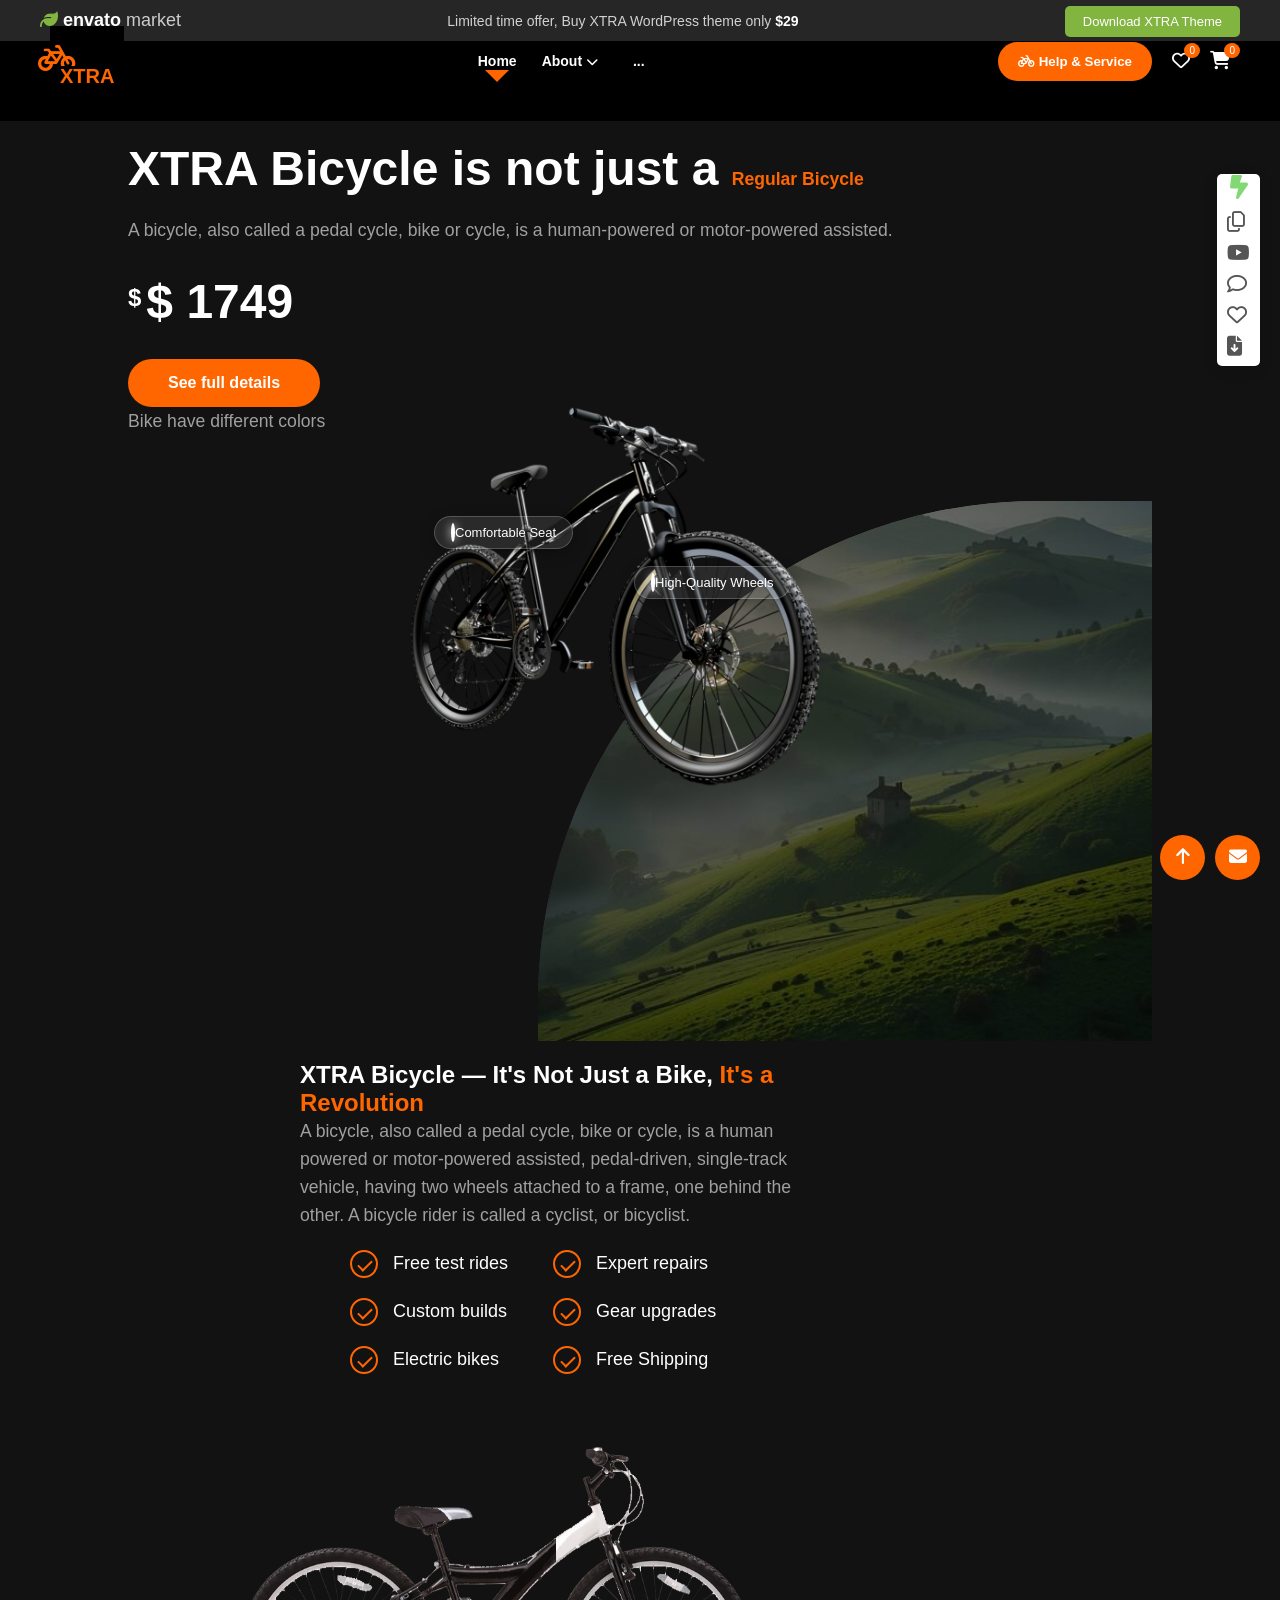
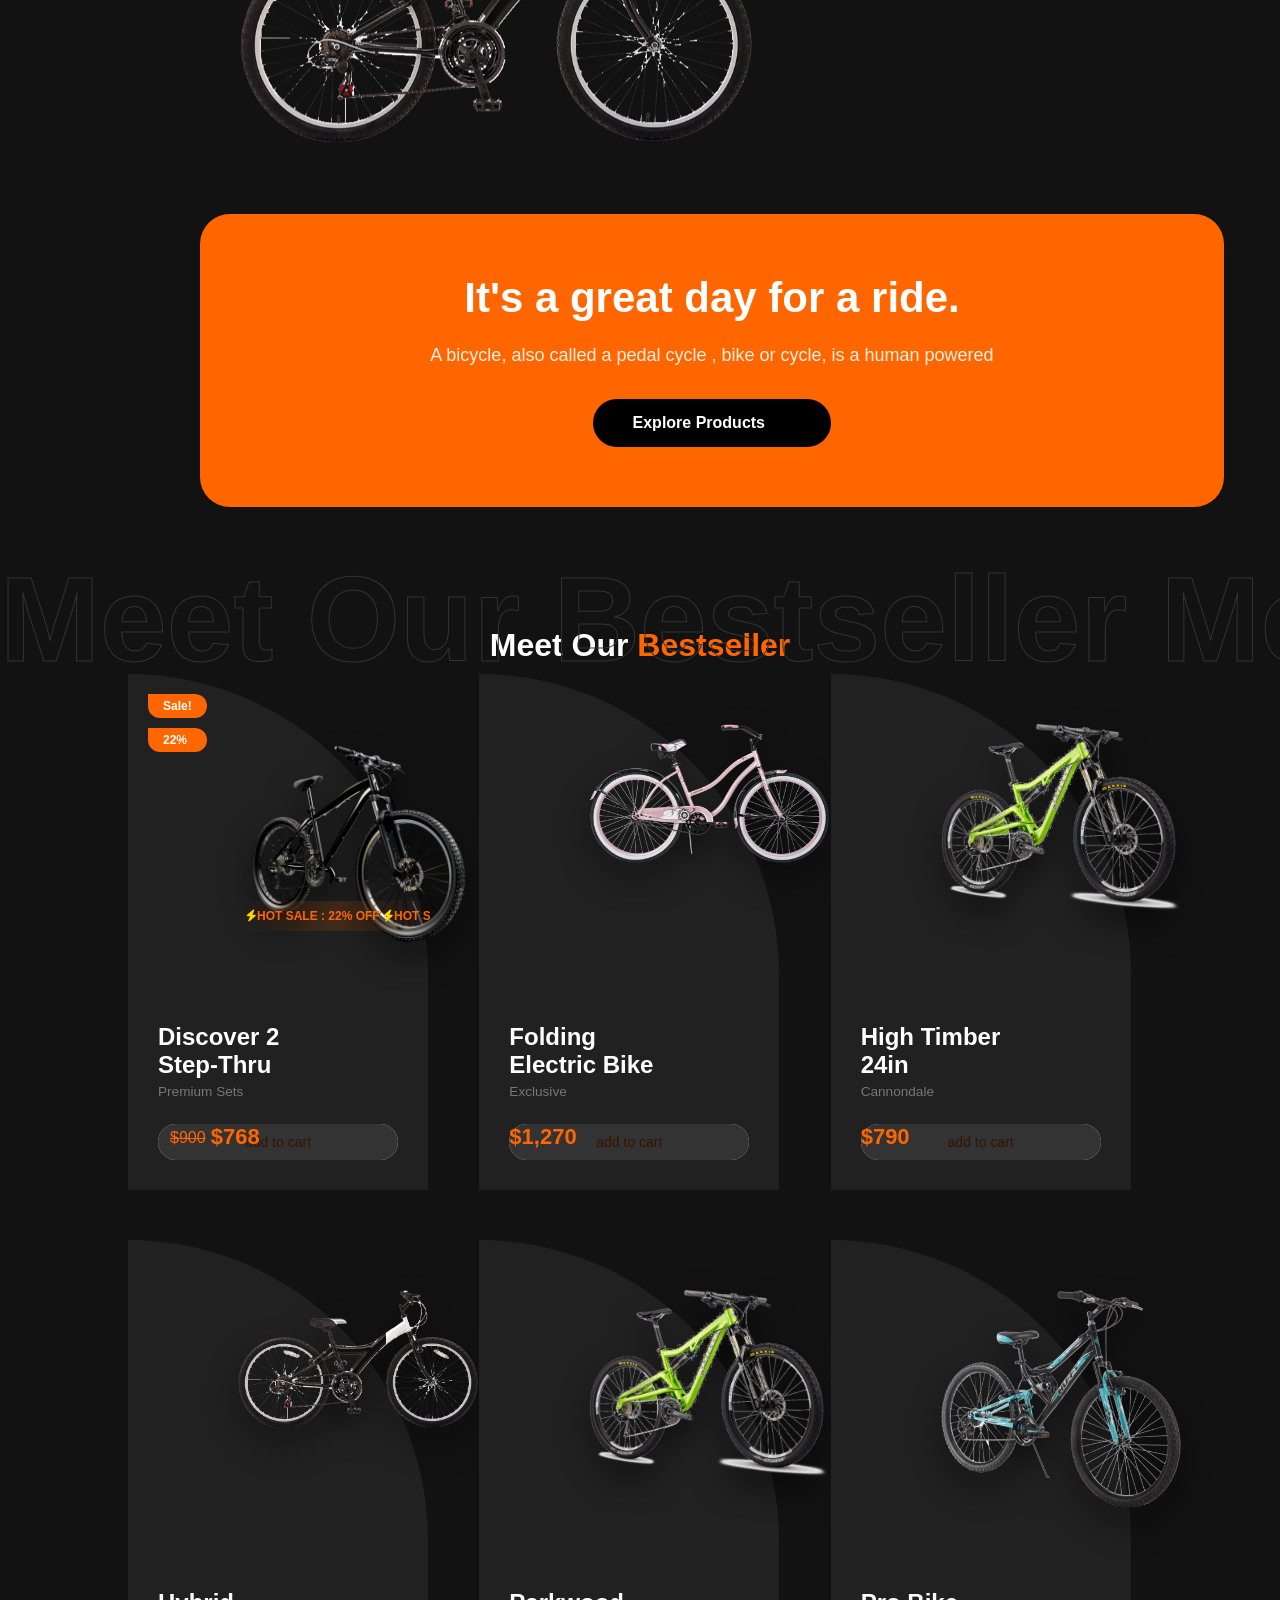
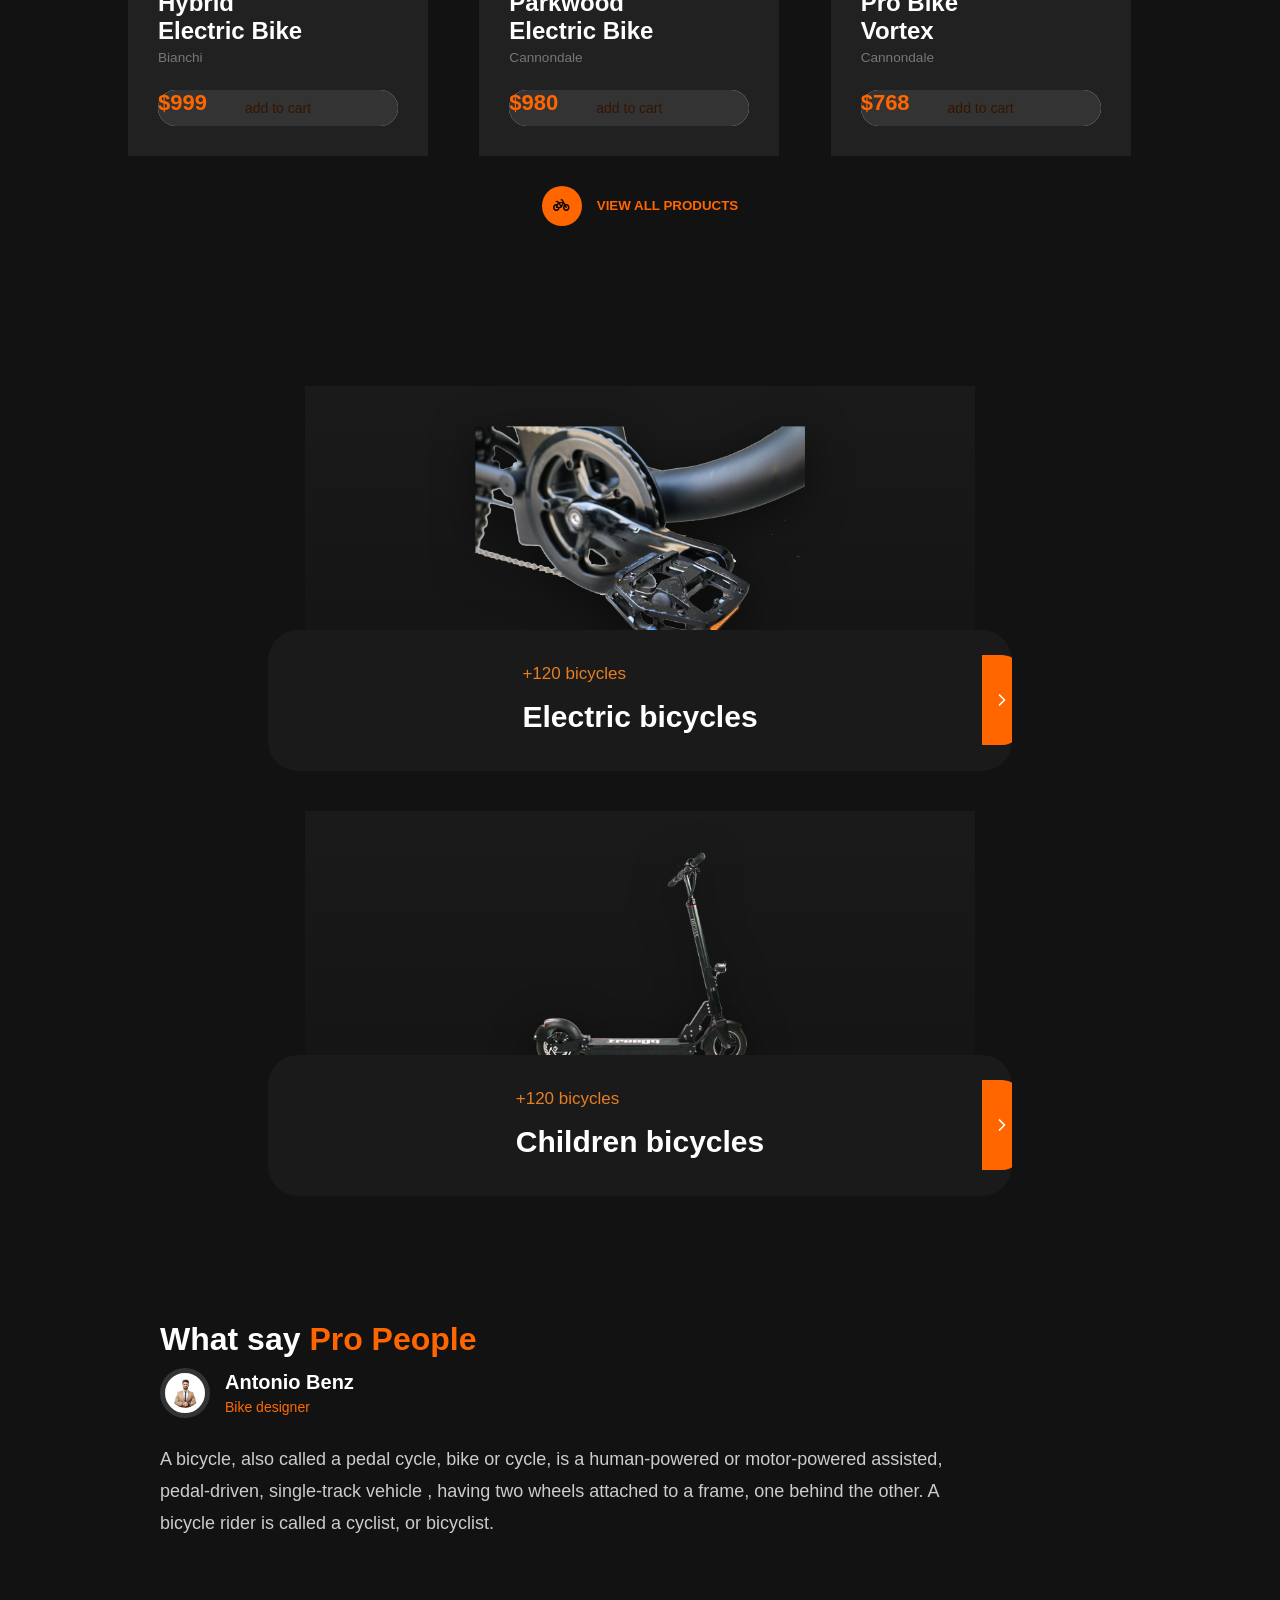
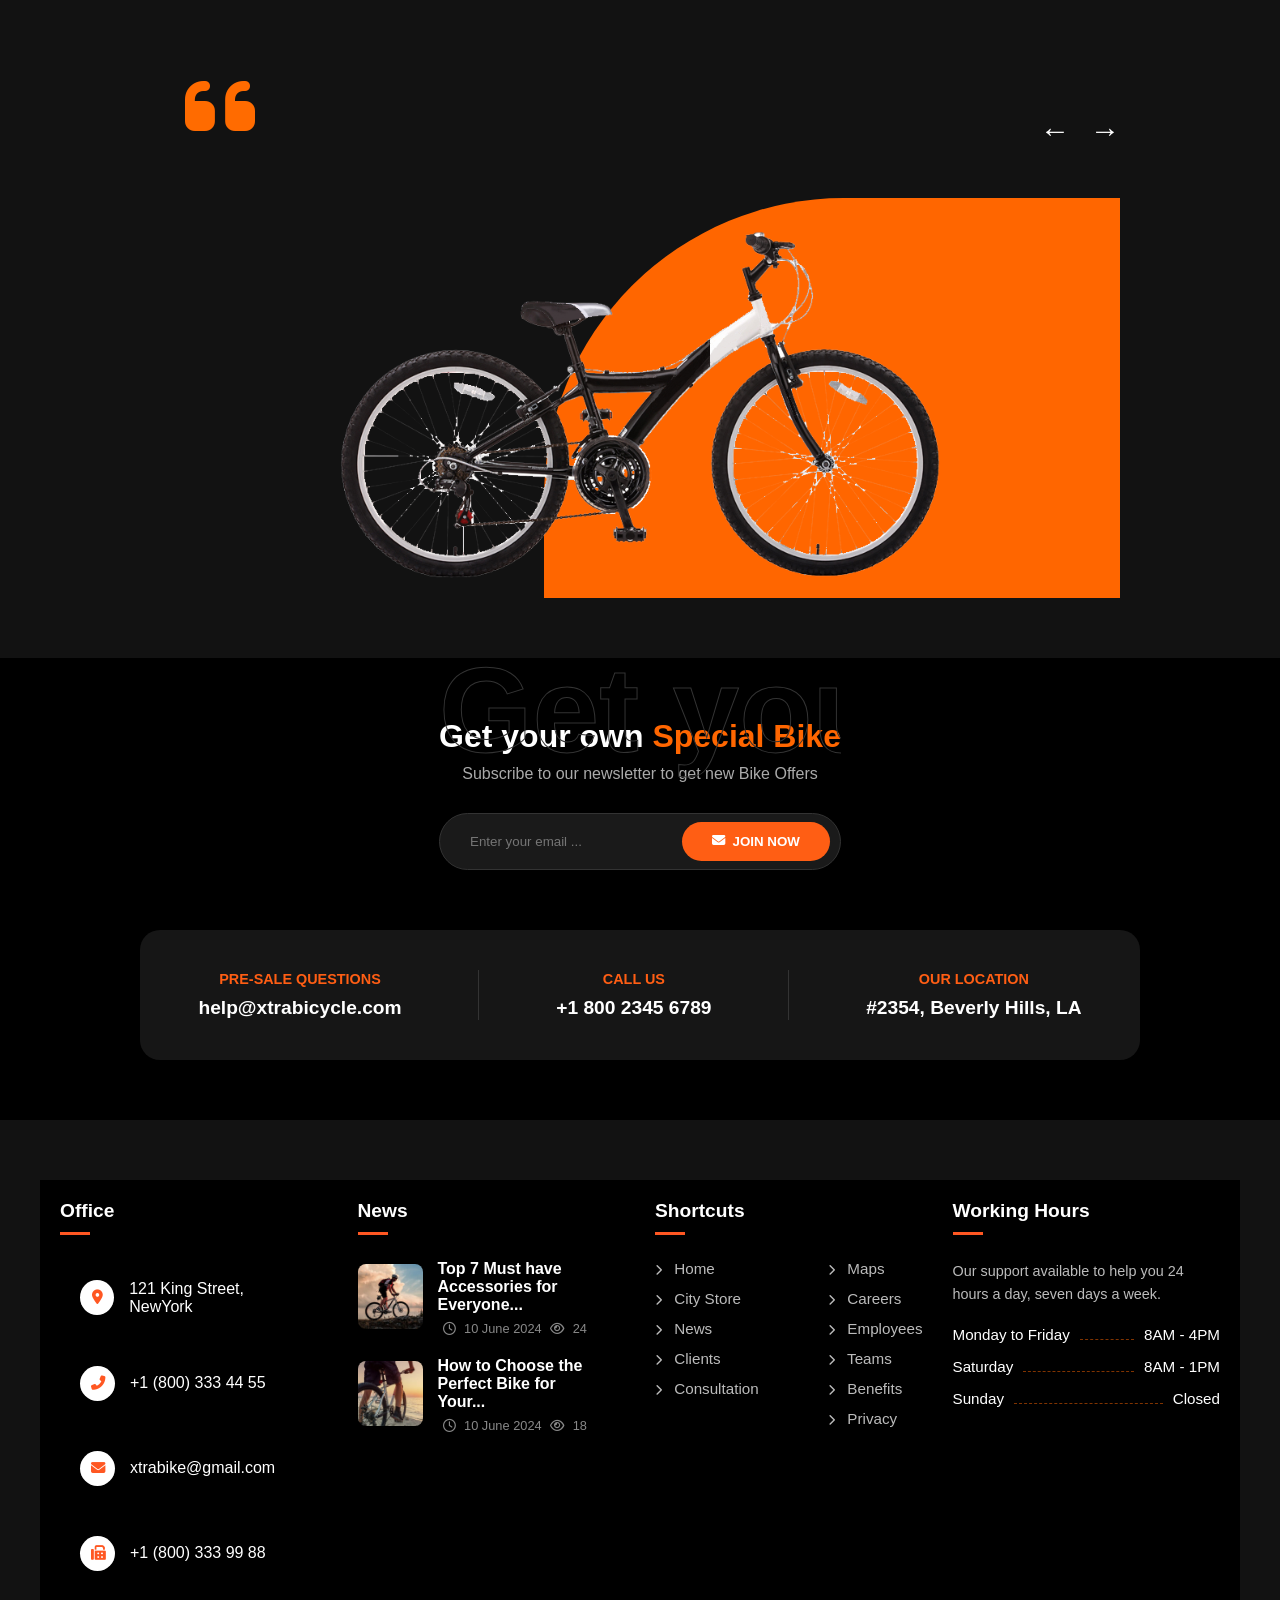
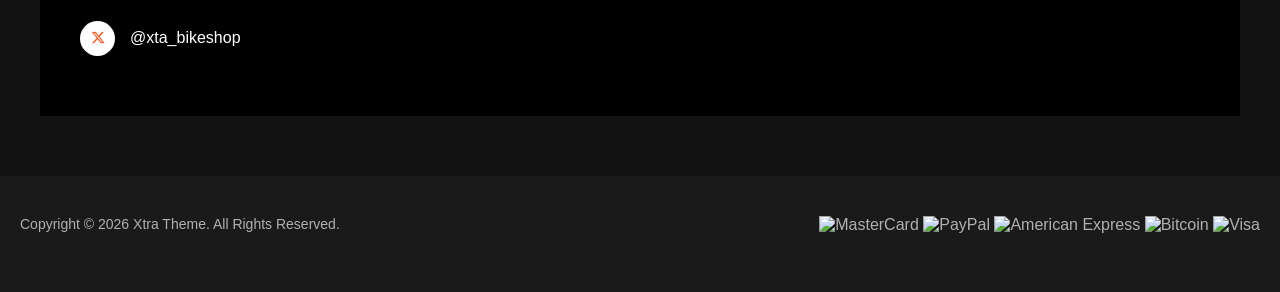
==== commit af32ea15: "Update index.html" ====
--- a/index.html
+++ b/index.html
@@ -6,7 +6,7 @@
   <meta name="viewport" content="width=device-width, initial-scale=1">
   <title>Bike Shop</title>
      <link rel="stylesheet" href="https://cdnjs.cloudflare.com/ajax/libs/font-awesome/6.5.1/css/all.min.css">
-  <link rel="stylesheet" href="/css/style.css">
+  <link rel="stylesheet" href="css/style.css">
 </head>
 
 <body>
@@ -619,7 +619,7 @@
 
 
 
-  <script src="/js/main.js"></script>
+  <script src="js/main.js"></script>
 </body>
 
-</html>+</html>
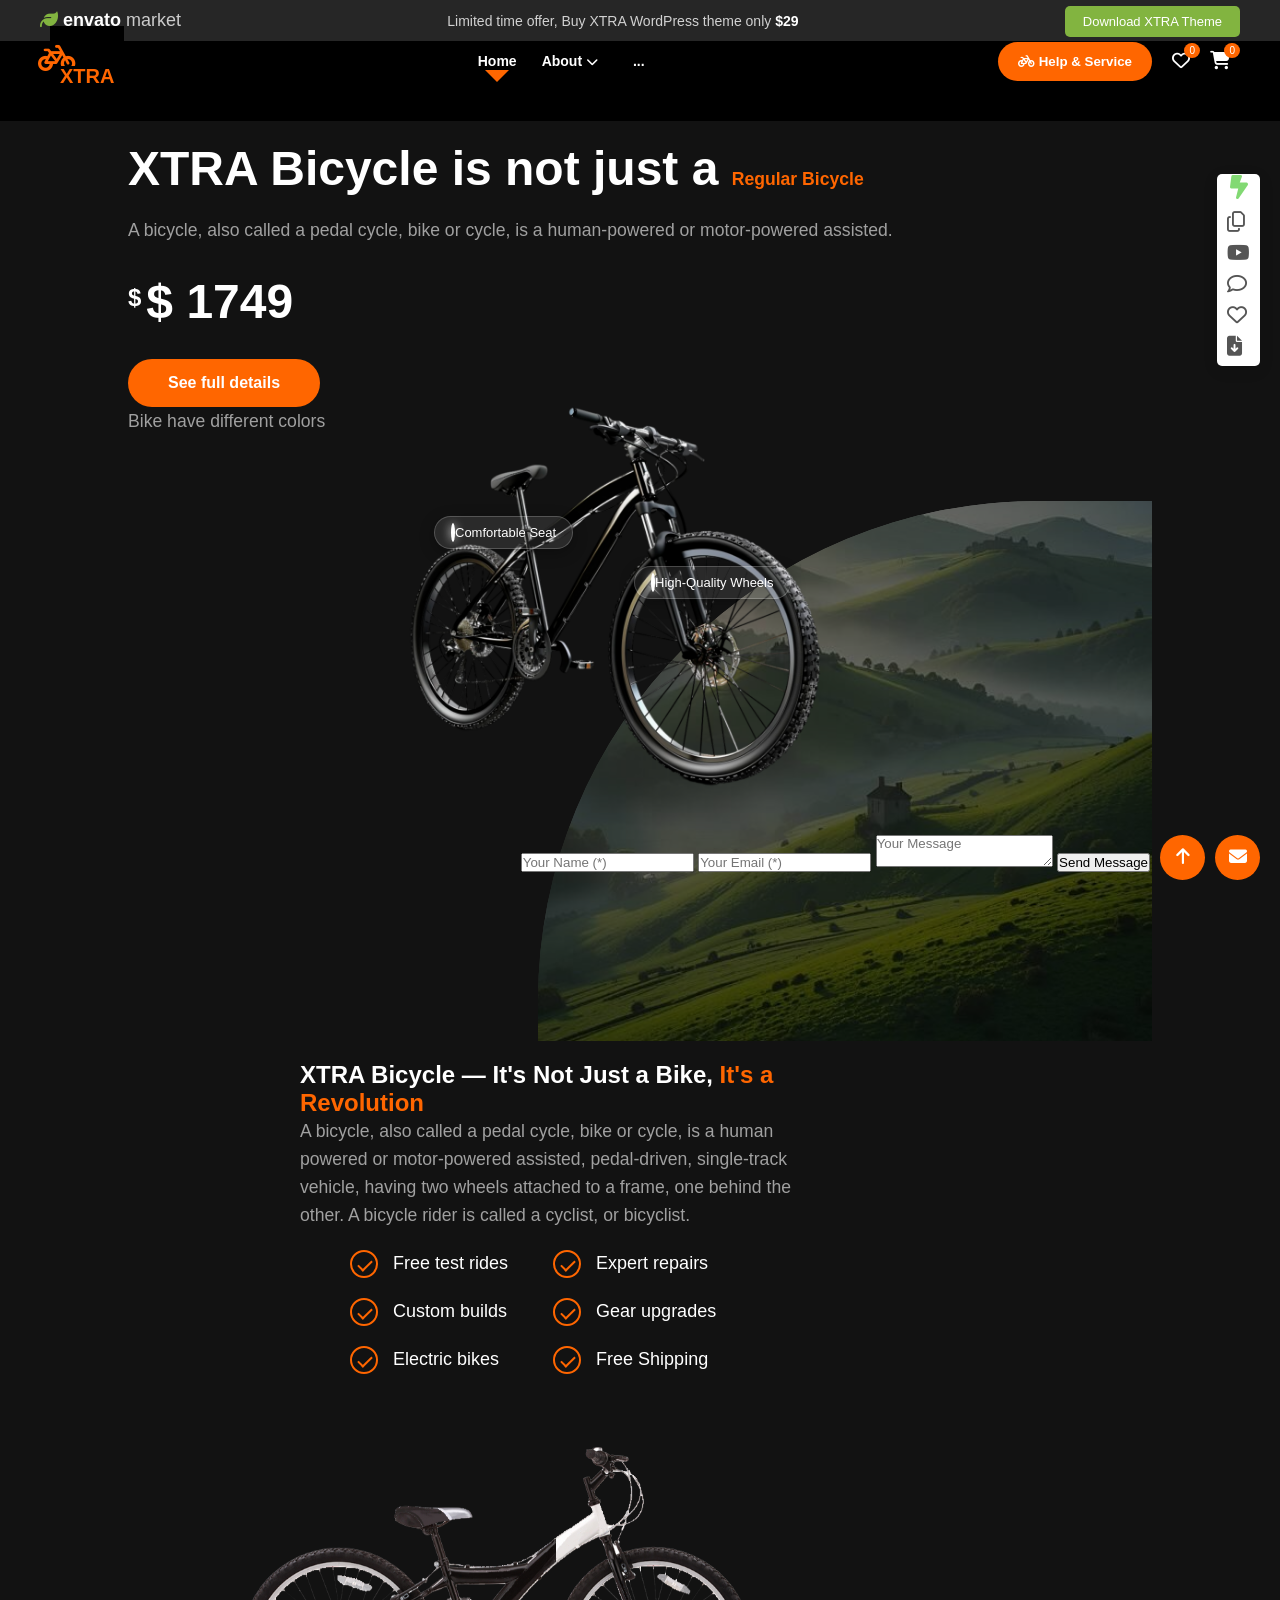
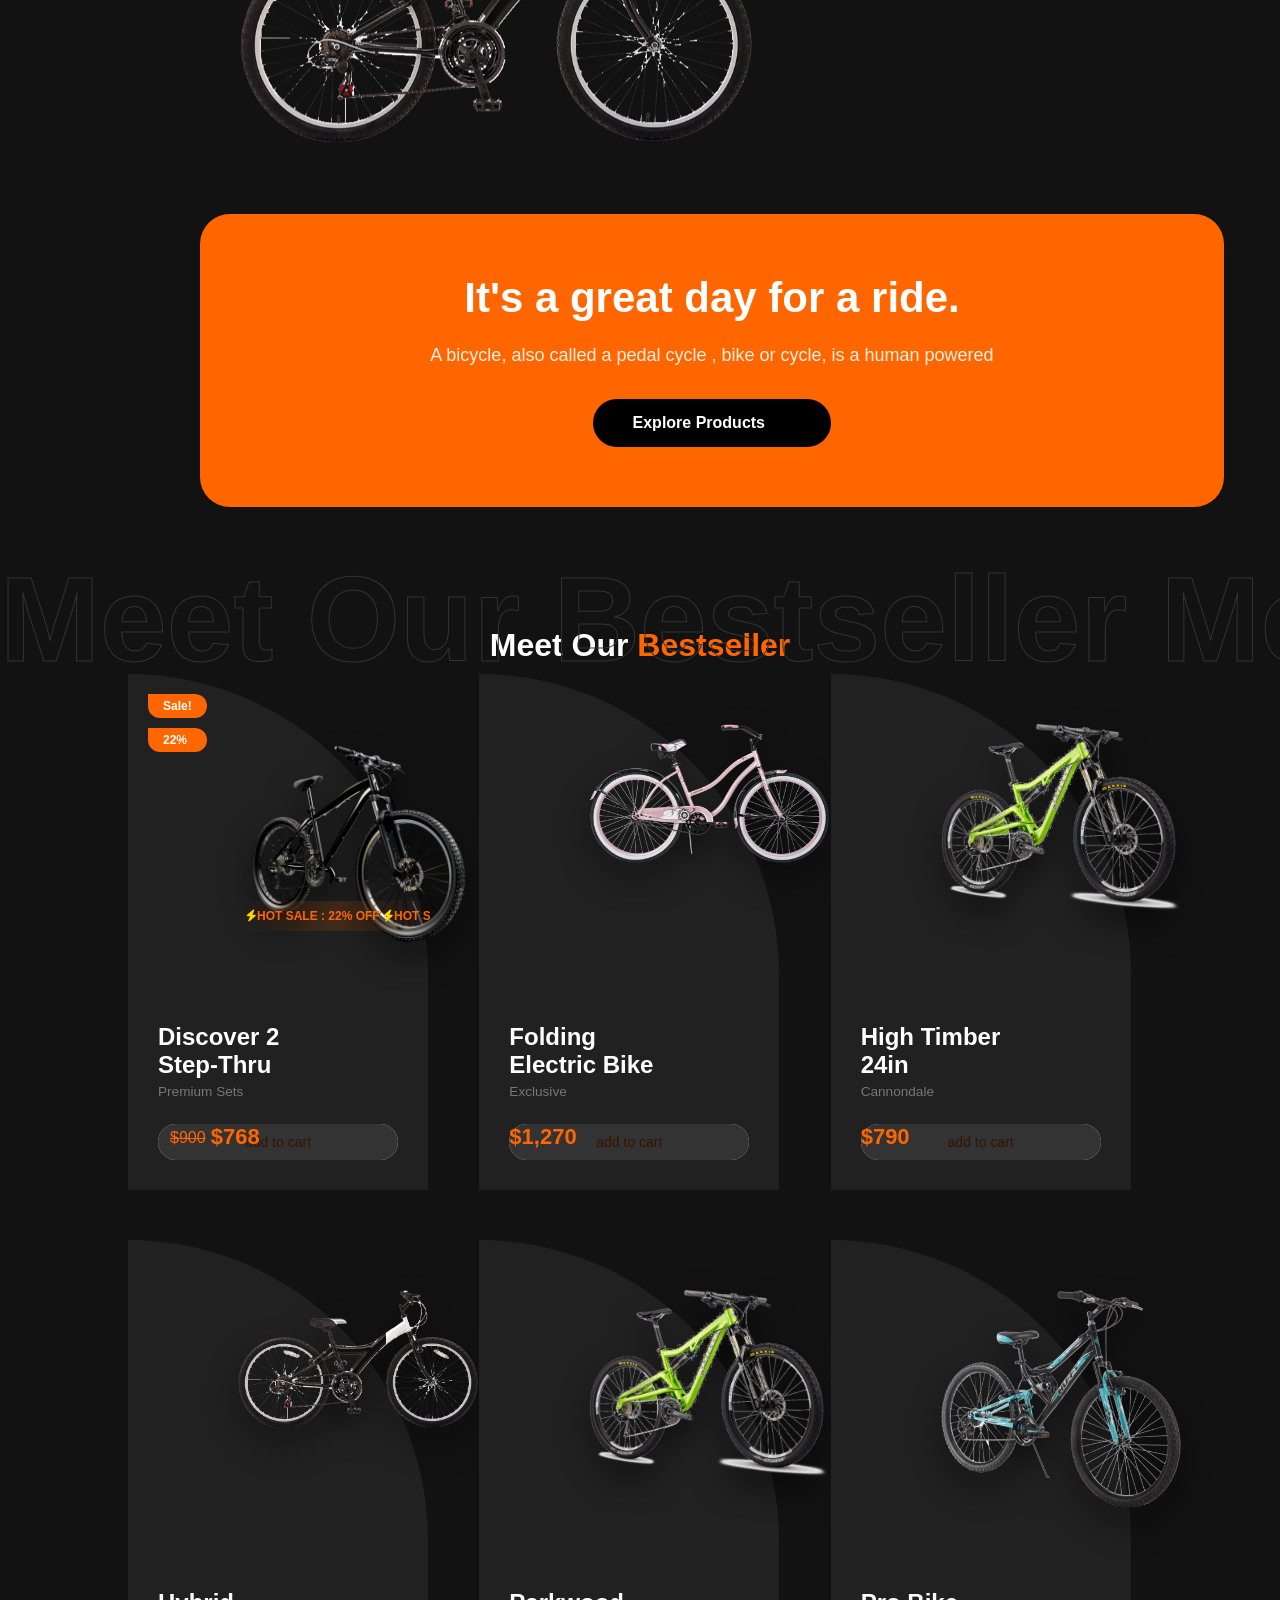
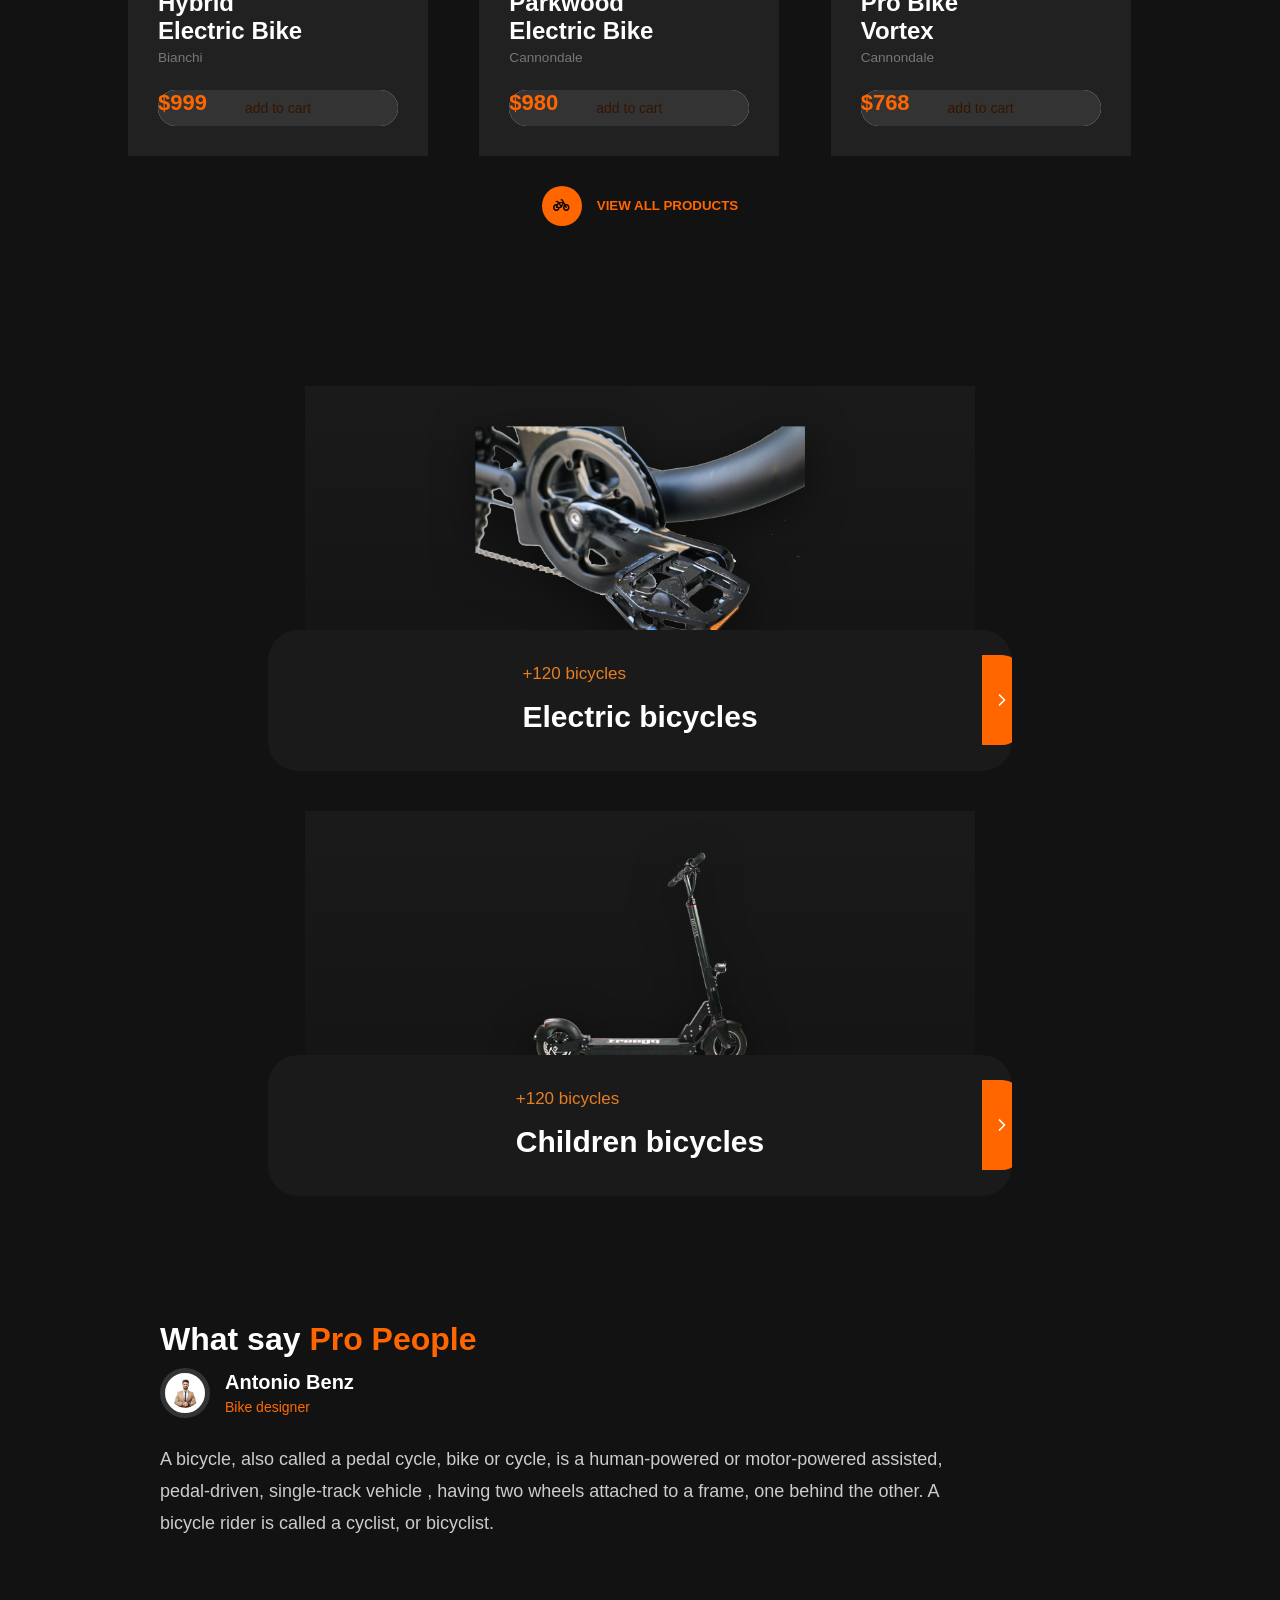
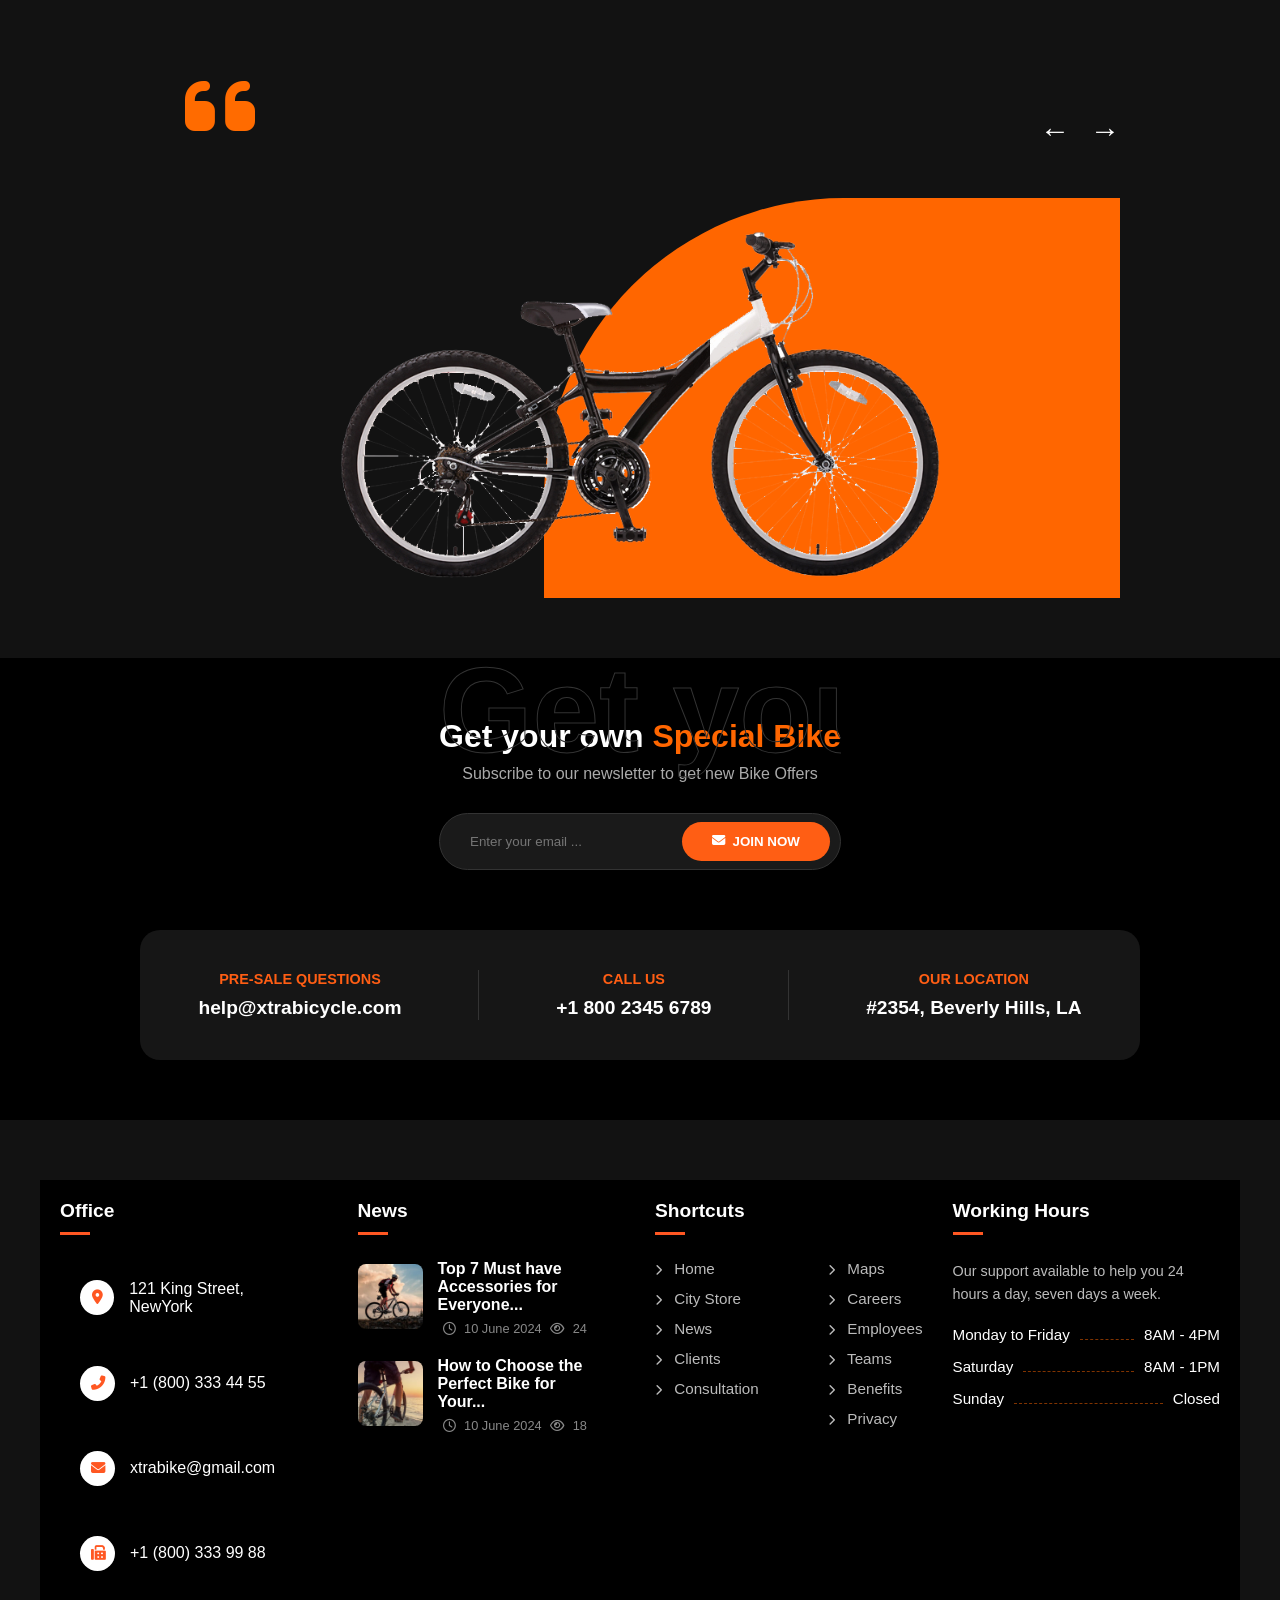
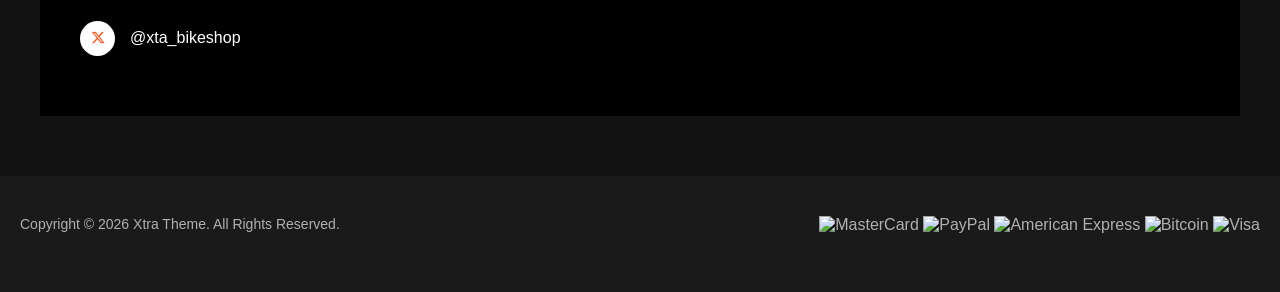
==== commit c27a6b01: "Update index.html" ====
--- a/index.html
+++ b/index.html
@@ -37,7 +37,7 @@
         <ul class="nav-links">
             <li class="active"><a href="/index.html">Home</a></li>
             <li class="dropdown-container">
-                <a href="/about.html">About <i class="fas fa-chevron-down arrow-s"></i></a>
+                <a href="about.html">About <i class="fas fa-chevron-down arrow-s"></i></a>
                 <ul class="dropdown-menu">
                     <li><a href="#">Submenu 1</a></li>
                     <li><a href="#">Dropdown menu</a></li>
@@ -131,7 +131,7 @@
 
     <div class="image-wrapper">
         <div class="bike-container">
-    <img src="/images/bicycle.png" alt="XTRA Bicycle" class="bike-img">
+    <img src="images/bicycle.png" alt="XTRA Bicycle" class="bike-img">
     
     <div class="hotspot seat-box">
         <div class="label"><div class="dot"></div>Comfortable Seat</div>
@@ -143,7 +143,7 @@
 </div>
     
     <div class="mountain-wrapper">
-        <img src="/images/mountain.jpg" alt="Mountain">
+        <img src="images/mountain.jpg" alt="Mountain">
         <div class="overlay"></div>
     </div>
     
@@ -166,7 +166,7 @@
 
 
         <div class="image-container">
-            <img src="/images/bicycle2.png" alt="Bicycle" id="moving-bike">
+            <img src="images/bicycle2.png" alt="Bicycle" id="moving-bike">
         </div>
 
     <div class="cta-banner">
@@ -191,7 +191,7 @@
              <span class="badge2 percent-badge">22%</span>
          </div>
          <div class="image-box">
-             <img src="/images/bicycle.png" alt="Discover 2">
+             <img src="images/bicycle.png" alt="Discover 2">
              <div class="overlay-img">
                  <div>
                  <i class="fa-regular fa-heart"></i>
@@ -224,7 +224,7 @@
      
      <div class="product-card" onclick="openProduct(1)">
          <div class="image-box">
-             <img src="/images/bicycle3.png" alt="Folding Bike">
+             <img src="images/bicycle3.png" alt="Folding Bike">
               <div class="overlay-img">
      <div>
          <i class="fa-regular fa-heart"></i>
@@ -249,7 +249,7 @@
      
      <div class="product-card" onclick="openProduct(2)">
          <div class="image-box">
-             <img src="/images/bicycle4.png" alt="Parkwood">
+             <img src="images/bicycle4.png" alt="Parkwood">
               <div class="overlay-img">
      <div>
          <i class="fa-regular fa-heart"></i>
@@ -273,7 +273,7 @@
      </div>
       <div class="product-card" onclick="openProduct(3)">
      <div class="image-box">
-         <img src="/images/bicycle2.png" alt="Parkwood">
+         <img src="images/bicycle2.png" alt="Parkwood">
           <div class="overlay-img">
      <div>
          <i class="fa-regular fa-heart"></i>
@@ -297,7 +297,7 @@
  </div>
   <div class="product-card" onclick="openProduct(4)">
      <div class="image-box">
-         <img src="/images/bicycle4.png" alt="Parkwood">
+         <img src="images/bicycle4.png" alt="Parkwood">
           <div class="overlay-img">
      <div>
          <i class="fa-regular fa-heart"></i>
@@ -321,7 +321,7 @@
  </div>
   <div class="product-card" onclick="openProduct(5)">
      <div class="image-box">
-         <img src="/images/bicycle5.png" alt="Parkwood">
+         <img src="images/bicycle5.png" alt="Parkwood">
           <div class="overlay-img">
      <div>
          <i class="fa-regular fa-heart"></i>
@@ -359,7 +359,7 @@
         
         <div class="category-card">
             <div class="card-image">
-                <img src="/images/electric1.png" alt="Electric bicycles">
+                <img src="images/electric1.png" alt="Electric bicycles">
             </div>
             <div class="card-footer">
                 <div class="card-text">
@@ -374,7 +374,7 @@
 
         <div class="category-card">
             <div class="card-image">
-                <img src="/images/electric2.png" alt="Children bicycles">
+                <img src="images/electric2.png" alt="Children bicycles">
             </div>
             <div class="card-footer">
                 <div class="card-text">
@@ -396,7 +396,7 @@
         <div class="slider-container">
             <div class="testimonial" id="slide-1">
                 <div class="user-info">
-                    <img src="/images/user1.png" alt="Antonio Benz" class="avatar">
+                    <img src="images/user1.png" alt="Antonio Benz" class="avatar">
                     <div class="text">
                         <h3>Antonio Benz</h3>
                         <p class="job">Bike designer</p>
@@ -407,7 +407,7 @@
 
             <div class="testimonial" id="slide-2">
                 <div class="user-info">
-                    <img src="/images/user2.png" alt="Maha" class="avatar">
+                    <img src="images/user2.png" alt="Maha" class="avatar">
                     <div class="text">
                         <h3>Ahmed Syam</h3>
                         <p class="job">Bike Rider</p>
@@ -443,7 +443,7 @@
 
     <div class="bike-footer">
         <div class="orange-shape"></div>
-        <img src="/images/bicycle2.png" alt="Electric Bike" class="bike2-img">
+        <img src="images/bicycle2.png" alt="Electric Bike" class="bike2-img">
     </div>
 </section>
 <section class="bike-footer-section">
@@ -503,7 +503,7 @@
             <div class="orange-line"></div>
             <div class="news-item">
                 <div class="over-img" >
-                <img src="/images/new1.jpg" alt="news">
+                <img src="images/new1.jpg" alt="news">
                 <div class="overlay-icon">
    <a href="/xtra/blog.html"> <i class="fas fa-link" ></i></a>
 </div>
@@ -515,7 +515,7 @@
             </div>
             <div class="news-item">
                 <div class="over-img">
-                <img src="/images/new2.jpg" alt="news">
+                <img src="images/new2.jpg" alt="news">
                 <div class="overlay-icon">
    <a href="/xtra/blog.html"> <i class="fas fa-link"></i></a>
 </div>
@@ -573,13 +573,20 @@
 </div>
 </footer>
 <div class="floating-buttons">
+
+    <div class="contact-form-popup" id="contactForm">
+        <input type="text" placeholder="Your Name (*)">
+        <input type="email" placeholder="Your Email (*)">
+        <textarea placeholder="Your Message"></textarea>
+        <button class="send-btn">Send Message</button>
+    </div>
     <button class="btn2 up-btn">
         <i class="fas fa-arrow-up"></i>
     </button>
-    
-    <button class="btn2 msg-btn">
-        <i class="fas fa-envelope"></i>
+    <button class="btn2 msg-btn" id="msgBtn">
+        <i class="fas fa-envelope" id="msgIcon"></i>
     </button>
+
 </div>
 <div class="bottom-nav">
     <a href="#" class="nav-item active">
--- a/css/style.css
+++ b/css/style.css
@@ -1669,7 +1669,7 @@
 /*sec2 about*/
 .about-section {
     padding: 60px 10%;
-    background-image: linear-gradient(rgba(11, 11, 11, 0.8), rgba(11, 11, 11, 0.8)), url('/images/about-bg.jpg');
+    background-image: linear-gradient(rgba(11, 11, 11, 0.8), rgba(11, 11, 11, 0.8)), url('../images/about-bg.jpg');
     background-size: cover;
 background-position: center;
 position: relative;
@@ -1690,7 +1690,7 @@
     right: 10%;
     width: 30%;
     height: 100%;
-    background-image: url('/images/about-bg.jpg');
+    background-image: url('../images/about-bg.jpg');
     clip-path: polygon(30% 0%, 100% 0%, 70% 100%, 0% 100%);
     background-size: cover;
     background-position: center;
@@ -4172,7 +4172,7 @@
     color: #333;
 }
 
-@media (max-width: 992px) {
+@media (max-width: 768px) {
     .top-announcement-bar{
         display: none;
     }
@@ -4189,7 +4189,7 @@
 /* القائمة الجانبية (Side Menu) */
 .side-menu {
     position: fixed; top: 0; right: -100%; width: 90%; height: 100vh;
-    background: linear-gradient(rgba(0,0,0,0.8), rgba(0,0,0,0.9)), url('/images/side-bg.jpg') center/cover;
+    background: linear-gradient(rgba(0,0,0,0.8), rgba(0,0,0,0.9)), url('../images/side-bg.jpg') center/cover;
     transition: 0.4s ease;
     z-index: 1000;
     padding: 40px; 
@@ -4690,4 +4690,4 @@
     translate: 0px 0px;
 }
 
-}+}
